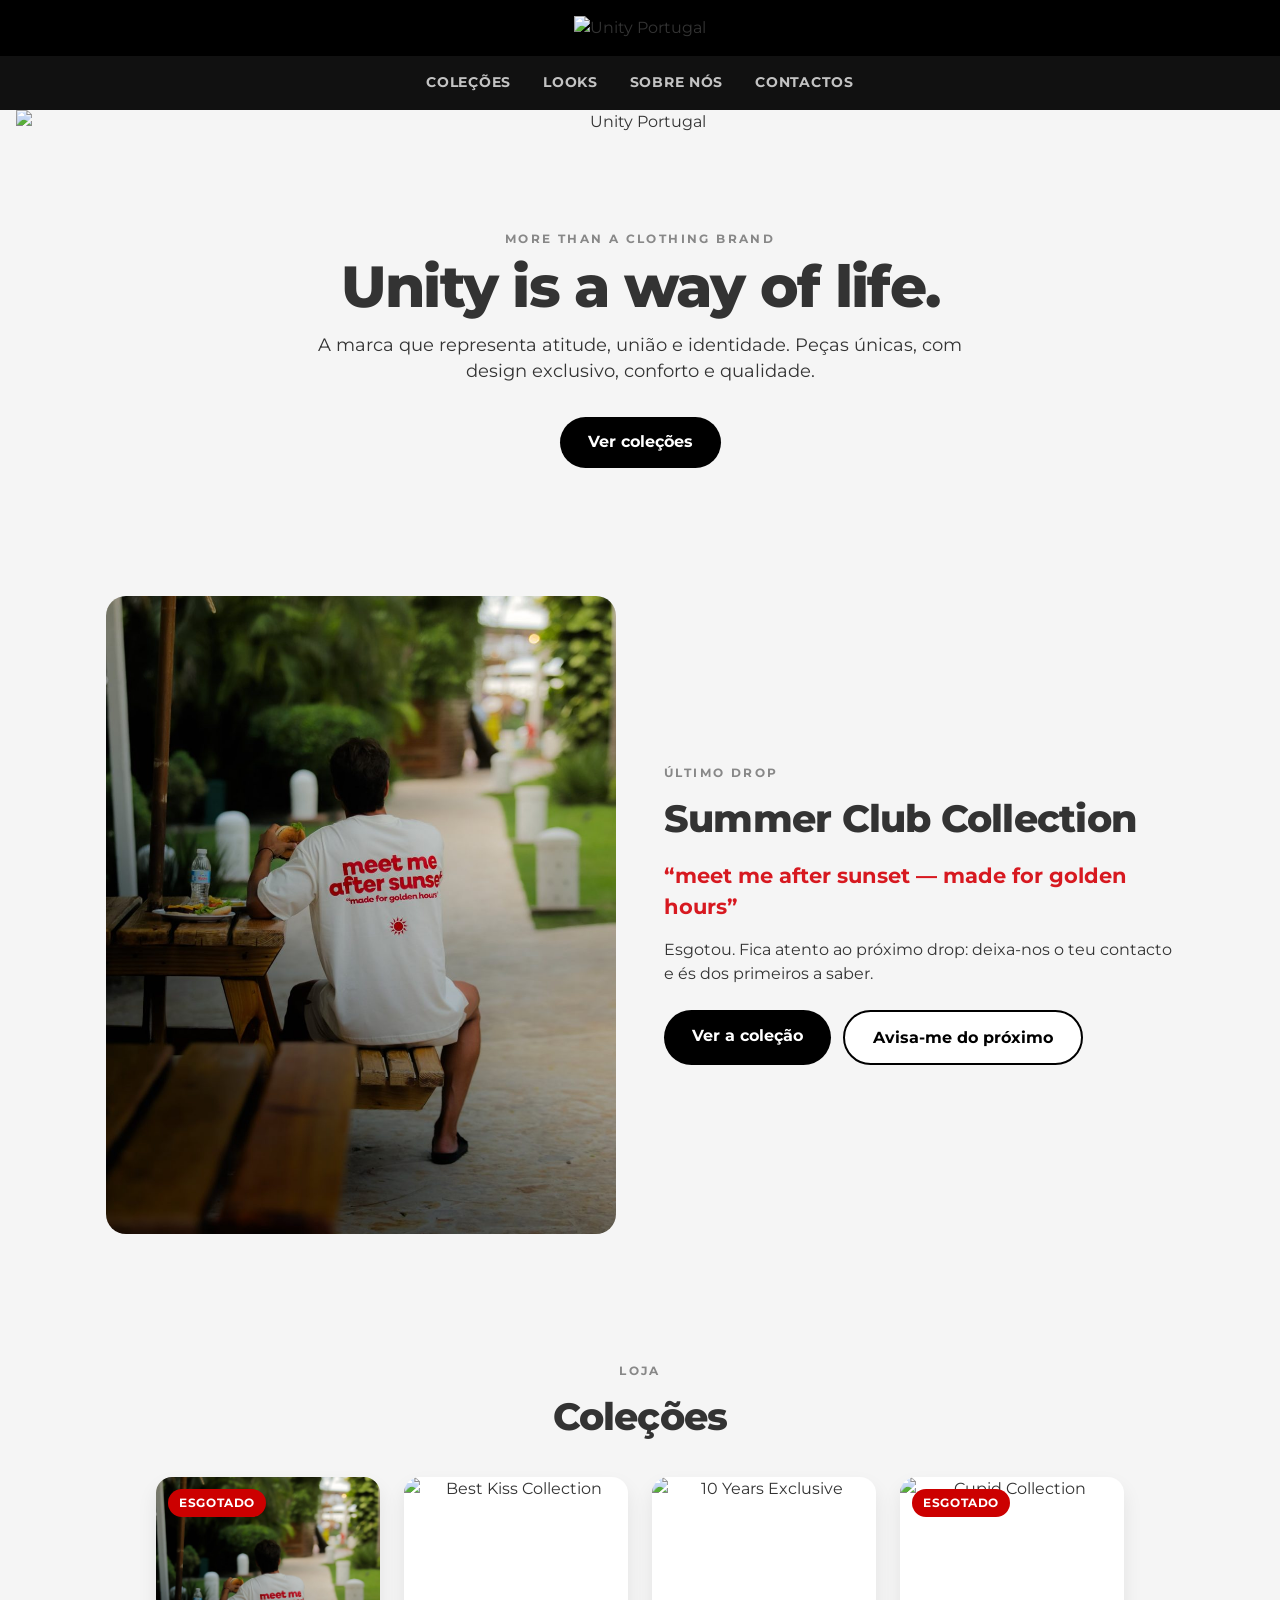
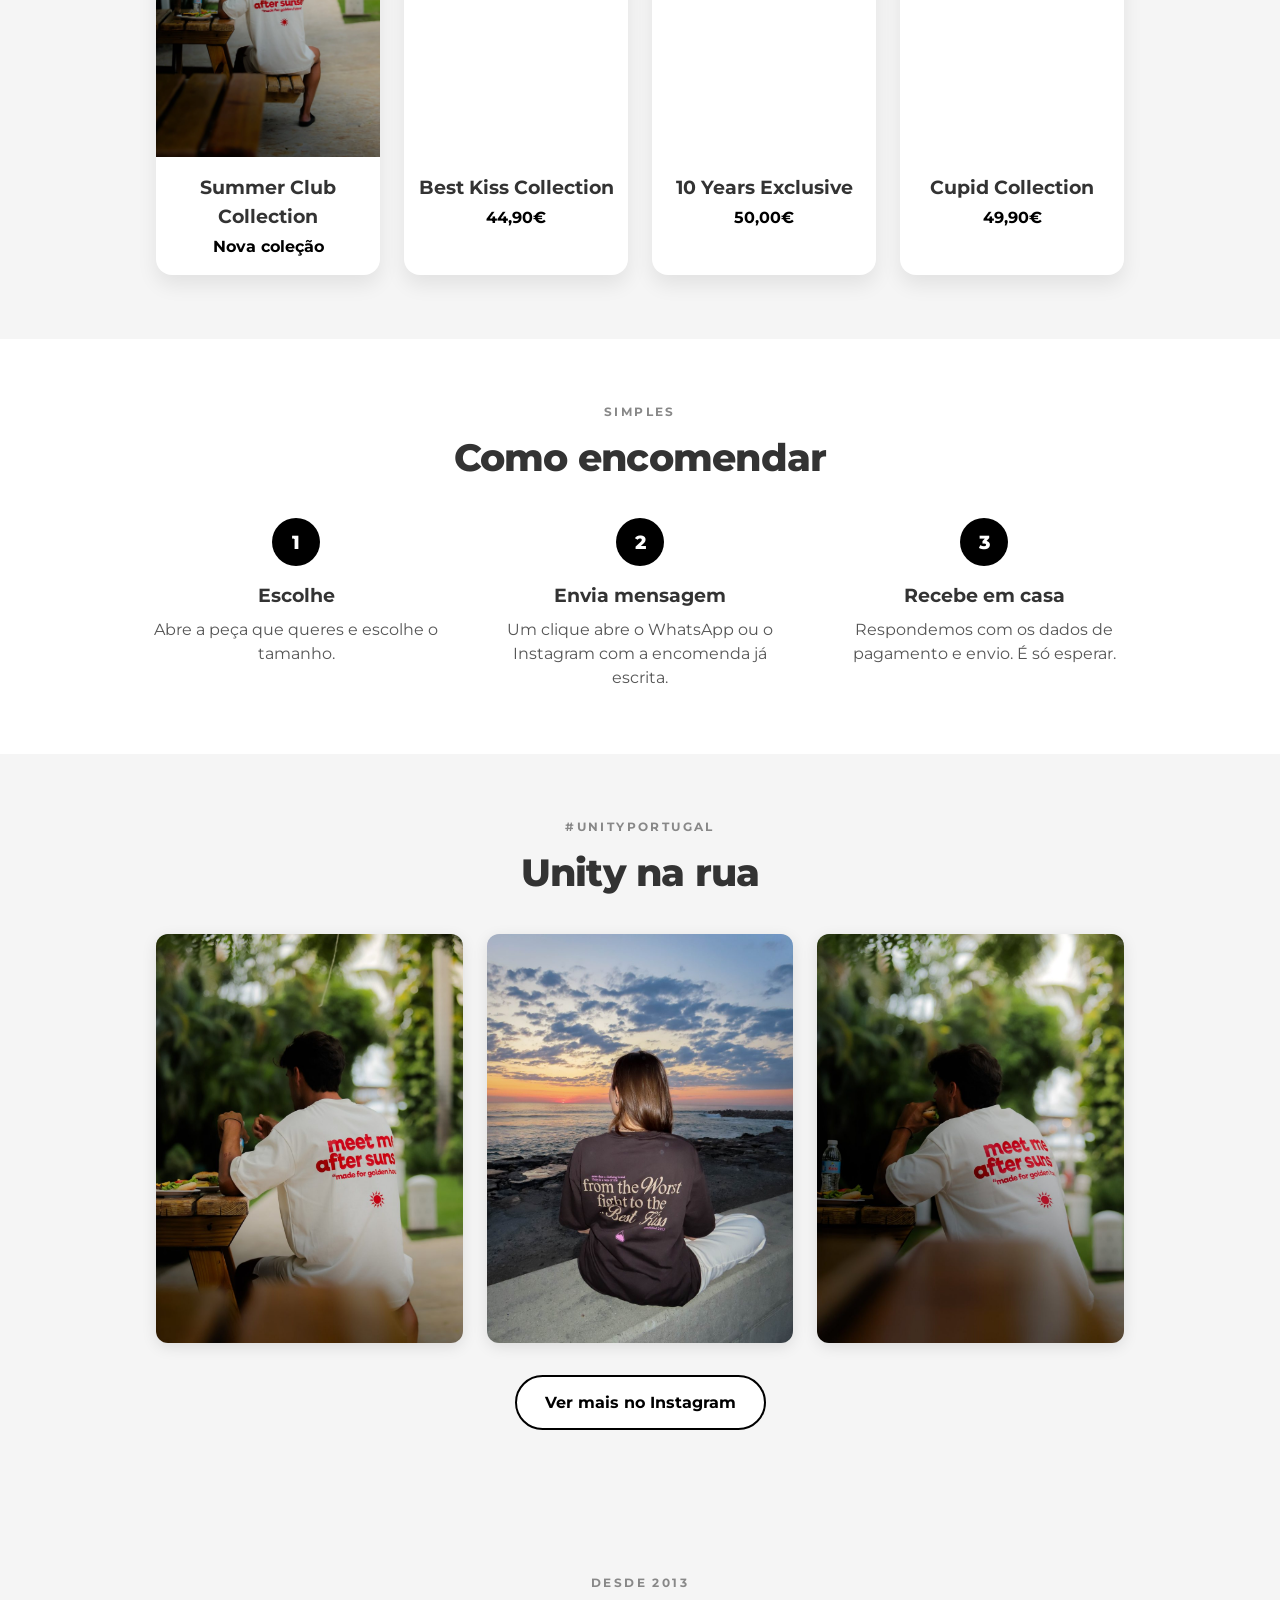
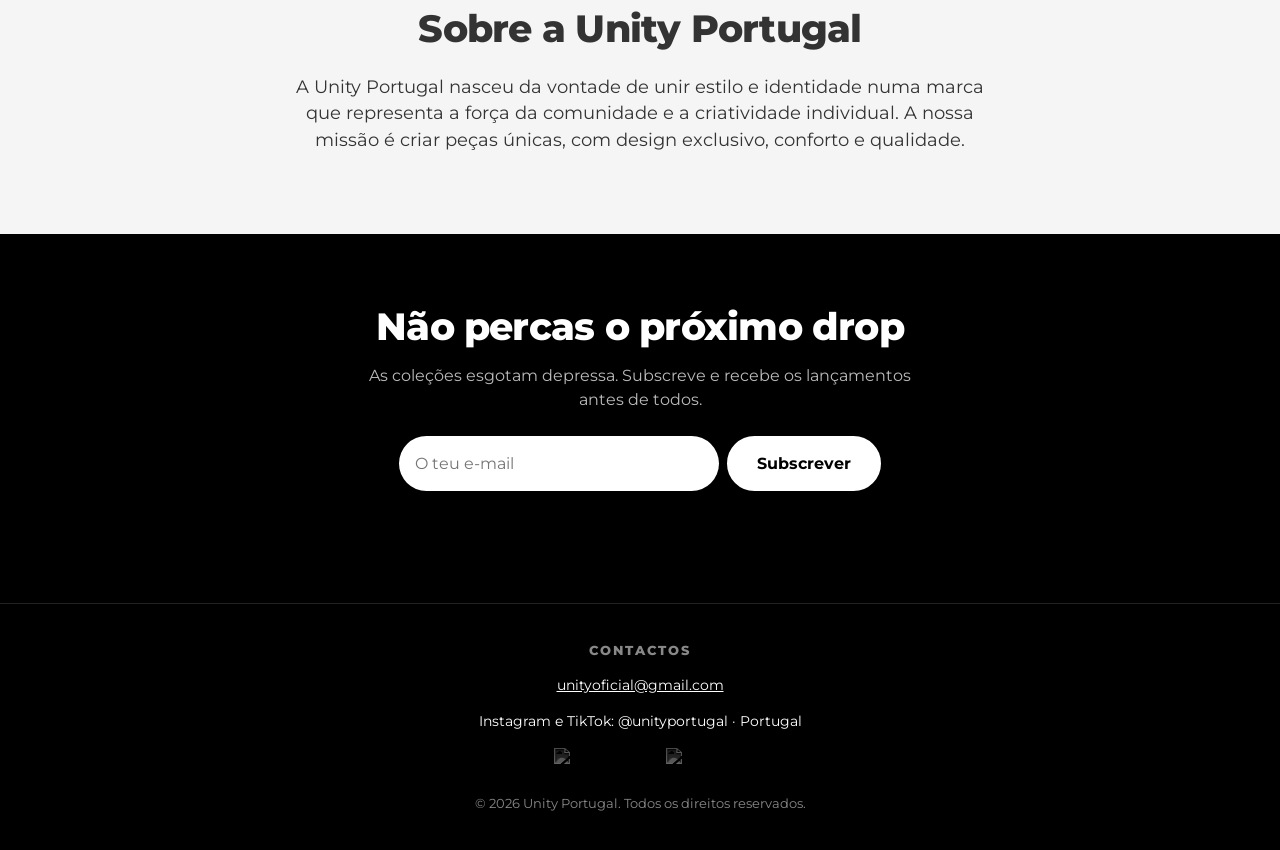
==== index.html @ b3437c04 "Página inicial numa só página: destaque do último drop, coleções, como encomendar, looks e newslette" ====
<!DOCTYPE html>
<html lang="pt-PT">
<head>
  <meta charset="UTF-8" />
  <meta name="viewport" content="width=device-width, initial-scale=1" />
  <title>Unity Portugal — Marca de roupa portuguesa</title>
  <meta name="description" content="Unity Portugal: a marca que representa atitude, união e identidade. Descobre as coleções Summer Club, Best Kiss, Cupid e 10 Years Exclusive." />

  <!-- Pré-visualização quando o link é partilhado (WhatsApp, Instagram, Facebook) -->
  <meta property="og:type" content="website" />
  <meta property="og:title" content="Unity Portugal" />
  <meta property="og:description" content="Atitude, união e identidade. Descobre as nossas coleções." />
  <meta property="og:image" content="https://i.ibb.co/8y41Jmn/Banner-Site.jpg" />
  <meta property="og:url" content="https://unityportugal.github.io/unityportugal/" />
  <meta name="twitter:card" content="summary_large_image" />

  <link rel="icon" href="https://i.ibb.co/ksddPCTC/Logo-Site-01.png" />
  <link href="https://fonts.googleapis.com/css2?family=Montserrat:wght@400;700;800&display=swap" rel="stylesheet" />
  <link rel="stylesheet" href="style.css" />
  <script src="script.js" defer></script>
</head>
<body class="home">
  <header>
    <a href="#inicio"><img src="https://i.ibb.co/ksddPCTC/Logo-Site-01.png" alt="Unity Portugal" /></a>
  </header>
  <nav>
    <a href="#colecoes">Coleções</a>
    <a href="#looks">Looks</a>
    <a href="#sobre">Sobre Nós</a>
    <a href="#contactos">Contactos</a>
  </nav>

  <main>
    <!-- ================= BANNER ================= -->
    <div id="inicio" class="hero-image">
      <img src="https://i.ibb.co/8y41Jmn/Banner-Site.jpg" alt="Unity Portugal" />
    </div>

    <section class="intro">
      <p class="sobretitulo">More than a clothing brand</p>
      <h1>Unity is a way of life.</h1>
      <p>A marca que representa atitude, união e identidade. Peças únicas, com design exclusivo, conforto e qualidade.</p>
      <a href="#colecoes" class="btn">Ver coleções</a>
    </section>

    <!-- ================= ÚLTIMO DROP ================= -->
    <section class="destaque">
      <a href="summerclub.html" class="destaque-foto">
        <img src="summerclub.jpg" alt="Summer Club Collection" />
      </a>
      <div class="destaque-texto">
        <p class="sobretitulo">Último drop</p>
        <h2>Summer Club Collection</h2>
        <p class="destaque-frase">“meet me after sunset — made for golden hours”</p>
        <p>Esgotou. Fica atento ao próximo drop: deixa-nos o teu contacto e és dos primeiros a saber.</p>
        <div class="destaque-botoes">
          <a href="summerclub.html" class="btn">Ver a coleção</a>
          <a href="#newsletter" class="btn btn-claro">Avisa-me do próximo</a>
        </div>
      </div>
    </section>

    <!-- ================= COLEÇÕES ================= -->
    <section id="colecoes">
      <div class="titulo-secao">
        <p class="sobretitulo">Loja</p>
        <h2>Coleções</h2>
      </div>
      <div class="produtos-grid">
        <a href="summerclub.html" class="produto-card">
          <span class="etiqueta-esgotado">Esgotado</span>
          <img src="summerclub.jpg" alt="Summer Club Collection" loading="lazy" />
          <h3>Summer Club Collection</h3>
          <p class="preco">Nova coleção</p>
        </a>
        <a href="bestkiss.html" class="produto-card">
          <img src="https://i.ibb.co/fK5dwwT/Foto-Produto.jpg" alt="Best Kiss Collection" loading="lazy" />
          <h3>Best Kiss Collection</h3>
          <p class="preco">44,90€</p>
        </a>
        <a href="10years.html" class="produto-card">
          <img src="https://i.ibb.co/M5GQ3RFx/Foto-Produto-01.jpg" alt="10 Years Exclusive" loading="lazy" />
          <h3>10 Years Exclusive</h3>
          <p class="preco">50,00€</p>
        </a>
        <a href="cupid.html" class="produto-card">
          <span class="etiqueta-esgotado">Esgotado</span>
          <img src="https://i.ibb.co/M5Wn7jv2/Foto-Produto.jpg" alt="Cupid Collection" loading="lazy" />
          <h3>Cupid Collection</h3>
          <p class="preco">49,90€</p>
        </a>
      </div>
    </section>

    <!-- ================= COMO ENCOMENDAR ================= -->
    <section class="passos">
      <div class="titulo-secao">
        <p class="sobretitulo">Simples</p>
        <h2>Como encomendar</h2>
      </div>
      <ol class="passos-lista">
        <li><span>1</span><h3>Escolhe</h3><p>Abre a peça que queres e escolhe o tamanho.</p></li>
        <li><span>2</span><h3>Envia mensagem</h3><p>Um clique abre o WhatsApp ou o Instagram com a encomenda já escrita.</p></li>
        <li><span>3</span><h3>Recebe em casa</h3><p>Respondemos com os dados de pagamento e envio. É só esperar.</p></li>
      </ol>
    </section>

    <!-- ================= LOOKS ================= -->
    <section id="looks" class="galeria-inicio">
      <div class="titulo-secao">
        <p class="sobretitulo">#unityportugal</p>
        <h2>Unity na rua</h2>
      </div>
      <!-- Para adicionar mais: carrega a foto para o repositório e copia uma das linhas abaixo. -->
      <div class="galeria-grid">
        <div class="foto-cliente"><img src="summerclub-2.jpg" alt="Look Summer Club" loading="lazy" data-opcional /></div>
        <div class="foto-cliente"><img src="cliente1.jpg" alt="Look Best Kiss ao pôr do sol" loading="lazy" data-opcional /></div>
        <div class="foto-cliente"><img src="summerclub-3.jpg" alt="Look Summer Club" loading="lazy" data-opcional /></div>
      </div>
      <p class="centro"><a href="https://www.instagram.com/unityportugal" target="_blank" rel="noopener" class="btn btn-claro">Ver mais no Instagram</a></p>
    </section>

    <!-- ================= SOBRE ================= -->
    <section id="sobre" class="sobre">
      <p class="sobretitulo">Desde 2013</p>
      <h2>Sobre a Unity Portugal</h2>
      <p>
        A Unity Portugal nasceu da vontade de unir estilo e identidade numa marca que representa a força da comunidade e a criatividade individual.
        A nossa missão é criar peças únicas, com design exclusivo, conforto e qualidade.
      </p>
    </section>

    <!-- ================= NEWSLETTER ================= -->
    <div id="newsletter" class="faixa-newsletter">
      <form class="newsletter">
        <h2>Não percas o próximo drop</h2>
        <p>As coleções esgotam depressa. Subscreve e recebe os lançamentos antes de todos.</p>
        <div class="newsletter-campos">
          <input type="email" name="EMAIL" placeholder="O teu e-mail" aria-label="O teu e-mail" required />
          <button type="submit" class="btn btn-claro">Subscrever</button>
        </div>
        <p class="newsletter-msg" role="status"></p>
      </form>
    </div>
  </main>

  <footer id="contactos">
    <p class="rodape-titulo">Contactos</p>
    <p><a data-email href="mailto:unityoficial@gmail.com">unityoficial@gmail.com</a></p>
    <p>Instagram e TikTok: @unityportugal · Portugal</p>
    <div class="social-icons">
      <a href="https://www.instagram.com/unityportugal" target="_blank" rel="noopener" aria-label="Instagram">
        <img src="https://cdn-icons-png.flaticon.com/512/2111/2111463.png" alt="Instagram" />
      </a>
      <a href="https://www.tiktok.com/@unityportugal" target="_blank" rel="noopener" aria-label="TikTok">
        <img src="https://cdn-icons-png.flaticon.com/512/3046/3046121.png" alt="TikTok" />
      </a>
    </div>
    <p class="copyright">&copy; <span data-ano>2026</span> Unity Portugal. Todos os direitos reservados.</p>
  </footer>
</body>
</html>
---- style.css ----
/* ====== Unity Portugal — estilos partilhados ====== */
* { box-sizing: border-box; }
[hidden] { display: none !important; }

body {
  font-family: 'Montserrat', sans-serif;
  margin: 0;
  background-color: #f5f5f5;
  color: #333;
  line-height: 1.5;
}

a { color: inherit; }

/* ---------- Cabeçalho ---------- */
header {
  background-color: #000;
  padding: 1rem;
  text-align: center;
}
header img { max-height: 60px; display: inline-block; }

nav {
  display: flex;
  justify-content: center;
  flex-wrap: wrap;
  gap: 1.5rem 2rem;
  padding: 1rem;
  background-color: #111;
  position: sticky;
  top: 0;
  z-index: 10;
}
nav a {
  color: #fff;
  text-decoration: none;
  font-weight: 700;
  font-size: 0.9rem;
  letter-spacing: 0.05em;
  text-transform: uppercase;
  opacity: 0.75;
  transition: opacity 0.2s;
}
nav a:hover, nav a.ativo { opacity: 1; }

/* ---------- Secções (página inicial) ---------- */
@keyframes fadeIn {
  from { opacity: 0; transform: translateY(20px); }
  to   { opacity: 1; transform: translateY(0); }
}
section {
  padding: 2rem 1rem;
  max-width: 1000px;
  margin: auto;
  animation: fadeIn 0.8s ease;
}
.js section.secao { display: none; }
.js section.secao.visivel { display: block; }

#inicio { text-align: center; padding: 0 0 2rem; max-width: none; }
#inicio > *:not(.hero-image) { padding-left: 1rem; padding-right: 1rem; }
#inicio h1 { font-size: clamp(2rem, 6vw, 3rem); margin: 2rem 0 1rem; font-weight: 700; }
#inicio > p { font-size: 1.15rem; max-width: 600px; margin: 0 auto 2rem; }

.hero-image img {
  width: 100%;
  height: auto;
  display: block;
  object-fit: cover;
}

.btn {
  display: inline-block;
  padding: 0.85rem 1.75rem;
  background: #000;
  color: #fff;
  border: none;
  border-radius: 999px;
  font: inherit;
  font-weight: 700;
  text-decoration: none;
  cursor: pointer;
  transition: background-color 0.2s, transform 0.2s;
}
.btn:hover { background: #333; }
.btn:active { transform: scale(0.98); }
.btn[disabled], .btn.desativado { background: #aaa; cursor: not-allowed; pointer-events: none; }
.btn-claro { background: #fff; color: #000; border: 2px solid #000; }
.btn-claro:hover { background: #eee; }
.btn-whatsapp { background: #25D366; color: #fff; }
.btn-whatsapp:hover { background: #1ebe5a; }

/* ---------- Galeria de clientes ---------- */
.galeria-inicio { margin-top: 3rem; max-width: 1000px; margin-left: auto; margin-right: auto; }
.galeria-grid {
  display: flex;
  justify-content: center;
  flex-wrap: wrap;
  gap: 1.5rem;
}
.foto-cliente { width: 220px; max-width: 100%; }
.foto-cliente img {
  width: 100%;
  aspect-ratio: 3 / 4;
  object-fit: cover;
  border-radius: 12px;
  box-shadow: 0 4px 15px rgba(0,0,0,0.1);
  transition: transform 0.3s ease;
  display: block;
}
.foto-cliente img:hover { transform: scale(1.04); }

/* ---------- Produtos ---------- */
.produtos-grid {
  display: grid;
  grid-template-columns: repeat(auto-fit, minmax(250px, 1fr));
  gap: 2rem;
  margin-top: 2rem;
}
.produto-card {
  background-color: #fff;
  border-radius: 16px;
  box-shadow: 0 10px 20px rgba(0,0,0,0.08);
  overflow: hidden;
  text-align: center;
  transition: transform 0.3s ease;
  text-decoration: none;
  color: inherit;
  padding-bottom: 1rem;
  position: relative;
}
.produto-card:hover { transform: scale(1.03); }
.produto-card img { width: 100%; height: auto; display: block; }
.produto-card h3 { margin: 1rem 0 0.25rem; font-size: 1.2rem; }
.produto-card .preco { font-weight: 700; color: #000; margin: 0; }
.etiqueta-esgotado {
  position: absolute;
  top: 12px; left: 12px;
  background: #c00;
  color: #fff;
  font-size: 0.75rem;
  font-weight: 700;
  text-transform: uppercase;
  letter-spacing: 0.05em;
  padding: 0.3rem 0.7rem;
  border-radius: 999px;
}

/* ---------- Página de produto ---------- */
.produto-pagina {
  display: grid;
  grid-template-columns: 1fr 1fr;
  gap: 3rem;
  align-items: start;
}
.produto-fotos img {
  width: 100%;
  border-radius: 16px;
  display: block;
  box-shadow: 0 10px 20px rgba(0,0,0,0.08);
}
.produto-fotos img + img { margin-top: 1rem; }
.produto-info h1 { font-size: clamp(1.6rem, 5vw, 2.2rem); margin: 0 0 0.5rem; }
.produto-info .preco { font-size: 1.5rem; font-weight: 700; color: #000; margin: 0 0 1.5rem; }
.produto-info .esgotado-aviso { color: #c00; font-weight: 700; margin: -1rem 0 1.5rem; }
.produto-info ul { padding-left: 1.2rem; }

.escolha { margin: 1.5rem 0; }
.escolha-titulo { font-weight: 700; margin-bottom: 0.5rem; display: block; }
.tamanhos { display: flex; flex-wrap: wrap; gap: 0.5rem; }
.tamanhos label { cursor: pointer; }
.tamanhos input { position: absolute; opacity: 0; pointer-events: none; }
.tamanhos span {
  display: inline-block;
  min-width: 3rem;
  padding: 0.6rem 0.8rem;
  text-align: center;
  border: 2px solid #ccc;
  border-radius: 8px;
  font-weight: 700;
  background: #fff;
  transition: border-color 0.2s, background 0.2s, color 0.2s;
}
.tamanhos input:checked + span { border-color: #000; background: #000; color: #fff; }
.tamanhos input:focus-visible + span { outline: 2px solid #000; outline-offset: 2px; }
.quantidade { display: inline-flex; align-items: center; border: 2px solid #ccc; border-radius: 8px; background: #fff; }
.quantidade button { background: none; border: none; font: inherit; font-size: 1.2rem; width: 2.5rem; height: 2.5rem; cursor: pointer; }
.quantidade output { min-width: 2rem; text-align: center; font-weight: 700; }

.botoes-encomenda { display: flex; flex-direction: column; gap: 0.75rem; margin-top: 1.5rem; }
.botoes-encomenda .btn { text-align: center; }
.nota { font-size: 0.85rem; color: #666; margin-top: 0.75rem; }
.erro { color: #c00; font-weight: 700; min-height: 1.5em; margin: 0.5rem 0 0; }

.voltar { display: inline-block; margin-bottom: 1.5rem; text-decoration: none; font-weight: 700; }
.voltar:hover { text-decoration: underline; }

/* ---------- Newsletter ---------- */
.newsletter { margin-top: 3rem; text-align: center; }
.newsletter-campos {
  display: flex;
  justify-content: center;
  flex-wrap: wrap;
  gap: 0.5rem;
}
.newsletter input[type="email"] {
  padding: 0.85rem 1rem;
  width: 100%;
  max-width: 320px;
  border-radius: 999px;
  border: 1px solid #ccc;
  font: inherit;
}
.newsletter-msg { min-height: 1.5em; font-weight: 700; margin-top: 0.75rem; }

/* ---------- Sobre / contactos ---------- */
#sobre a { font-weight: 700; }

/* ---------- Rodapé ---------- */
footer {
  text-align: center;
  padding: 1.5rem 1rem;
  background-color: #000;
  color: #fff;
  font-size: 0.9rem;
}
.social-icons { margin-top: 1rem; }
.social-icons a { margin: 0 10px; display: inline-block; }
.social-icons img {
  width: 22px;
  height: 22px;
  filter: grayscale(100%) invert(1);
  transition: opacity 0.3s;
  opacity: 0.8;
}
.social-icons img:hover { opacity: 1; }

/* ---------- Aviso flutuante ---------- */
.toast {
  position: fixed;
  left: 50%;
  bottom: 24px;
  transform: translateX(-50%) translateY(150%);
  background: #000;
  color: #fff;
  padding: 0.85rem 1.25rem;
  border-radius: 999px;
  font-weight: 700;
  font-size: 0.9rem;
  transition: transform 0.3s ease;
  z-index: 100;
  max-width: calc(100% - 32px);
  text-align: center;
}
.toast.mostrar { transform: translateX(-50%) translateY(0); }

/* ---------- Telemóvel ---------- */
@media (max-width: 700px) {
  .produto-pagina { grid-template-columns: 1fr; gap: 1.5rem; }
  .foto-cliente { width: calc(50% - 0.75rem); }
  nav { gap: 1rem 1.25rem; }
}

/* =========================================================
   Página inicial (página única)
   ========================================================= */
html { scroll-behavior: smooth; }
[id] { scroll-margin-top: 64px; }
.centro { text-align: center; margin-top: 2rem; }

.sobretitulo {
  font-size: 0.75rem;
  font-weight: 700;
  letter-spacing: 0.2em;
  text-transform: uppercase;
  color: #888;
  margin: 0 0 0.5rem;
}
.titulo-secao { text-align: center; margin-bottom: 2rem; }
.titulo-secao h2, .home h2 { font-size: clamp(1.6rem, 4.5vw, 2.4rem); font-weight: 800; margin: 0; letter-spacing: -0.02em; }

.home section { padding: 4rem 1rem; }

/* Intro */
.intro { text-align: center; max-width: 680px; }
.intro h1 { font-size: clamp(2.2rem, 7vw, 3.6rem); font-weight: 800; letter-spacing: -0.03em; line-height: 1.05; margin: 0 0 1rem; }
.intro p:not(.sobretitulo) { font-size: 1.1rem; margin: 0 auto 2rem; }

/* Destaque do último drop */
.destaque {
  display: grid;
  grid-template-columns: 1fr 1fr;
  gap: 3rem;
  align-items: center;
  max-width: 1100px;
}
.destaque-foto { display: block; position: relative; border-radius: 20px; overflow: hidden; }
.destaque-foto img { width: 100%; aspect-ratio: 4 / 5; object-fit: cover; display: block; transition: transform 0.6s ease; }
.destaque-foto:hover img { transform: scale(1.03); }
.destaque-frase { font-size: 1.3rem; font-weight: 700; color: #d71920; margin: 0.75rem 0 1rem; }
.destaque-botoes { display: flex; flex-wrap: wrap; gap: 0.75rem; margin-top: 1.5rem; }

/* Coleções: imagens com o mesmo formato */
.home .produtos-grid { grid-template-columns: repeat(auto-fill, minmax(200px, 1fr)); gap: 1.5rem; margin-top: 0; }
.produto-card img { aspect-ratio: 4 / 5; object-fit: cover; }

/* Como encomendar */
.passos { background: #fff; max-width: none !important; }
.passos-lista {
  list-style: none;
  padding: 0;
  margin: 0 auto;
  max-width: 1000px;
  display: grid;
  grid-template-columns: repeat(3, 1fr);
  gap: 2rem;
  text-align: center;
}
.passos-lista span {
  display: inline-grid;
  place-items: center;
  width: 3rem; height: 3rem;
  border-radius: 50%;
  background: #000; color: #fff;
  font-weight: 800; font-size: 1.2rem;
}
.passos-lista h3 { margin: 1rem 0 0.5rem; }
.passos-lista p { margin: 0; color: #555; }

/* Looks */
.home .galeria-inicio { margin-top: 0; }
.home .foto-cliente { width: calc((100% - 3rem) / 3); max-width: 320px; }

/* Sobre */
.sobre { text-align: center; max-width: 720px !important; }
.sobre p:not(.sobretitulo) { font-size: 1.1rem; margin-top: 1rem; }

/* Faixa da newsletter */
.faixa-newsletter { background: #000; color: #fff; padding: 4rem 1rem; }
.faixa-newsletter .newsletter { margin: 0 auto; max-width: 560px; }
.faixa-newsletter h2 { color: #fff; margin: 0 0 0.5rem; }
.faixa-newsletter p { color: #bbb; margin: 0 0 1.5rem; }
.faixa-newsletter .newsletter-msg { color: #fff; }
.faixa-newsletter input[type="email"] { border: none; }
.faixa-newsletter .btn-claro { border-color: #fff; }

/* Rodapé com contactos */
footer { border-top: 1px solid #222; }
footer a { color: #fff; }
.rodape-titulo { font-weight: 800; letter-spacing: 0.15em; text-transform: uppercase; font-size: 0.8rem; color: #888; }
.copyright { color: #888; font-size: 0.8rem; margin-top: 1.5rem; }

@media (max-width: 760px) {
  .home section { padding: 3rem 1rem; }
  .destaque { grid-template-columns: 1fr; gap: 1.5rem; }
  .passos-lista { grid-template-columns: 1fr; gap: 1.75rem; }
  .home .produtos-grid { grid-template-columns: 1fr 1fr; gap: 1rem; }
  .home .produto-card h3 { font-size: 0.95rem; margin-top: 0.75rem; }
  .home .foto-cliente { width: calc(50% - 0.75rem); }
  .home .foto-cliente:last-child { display: none; }
}
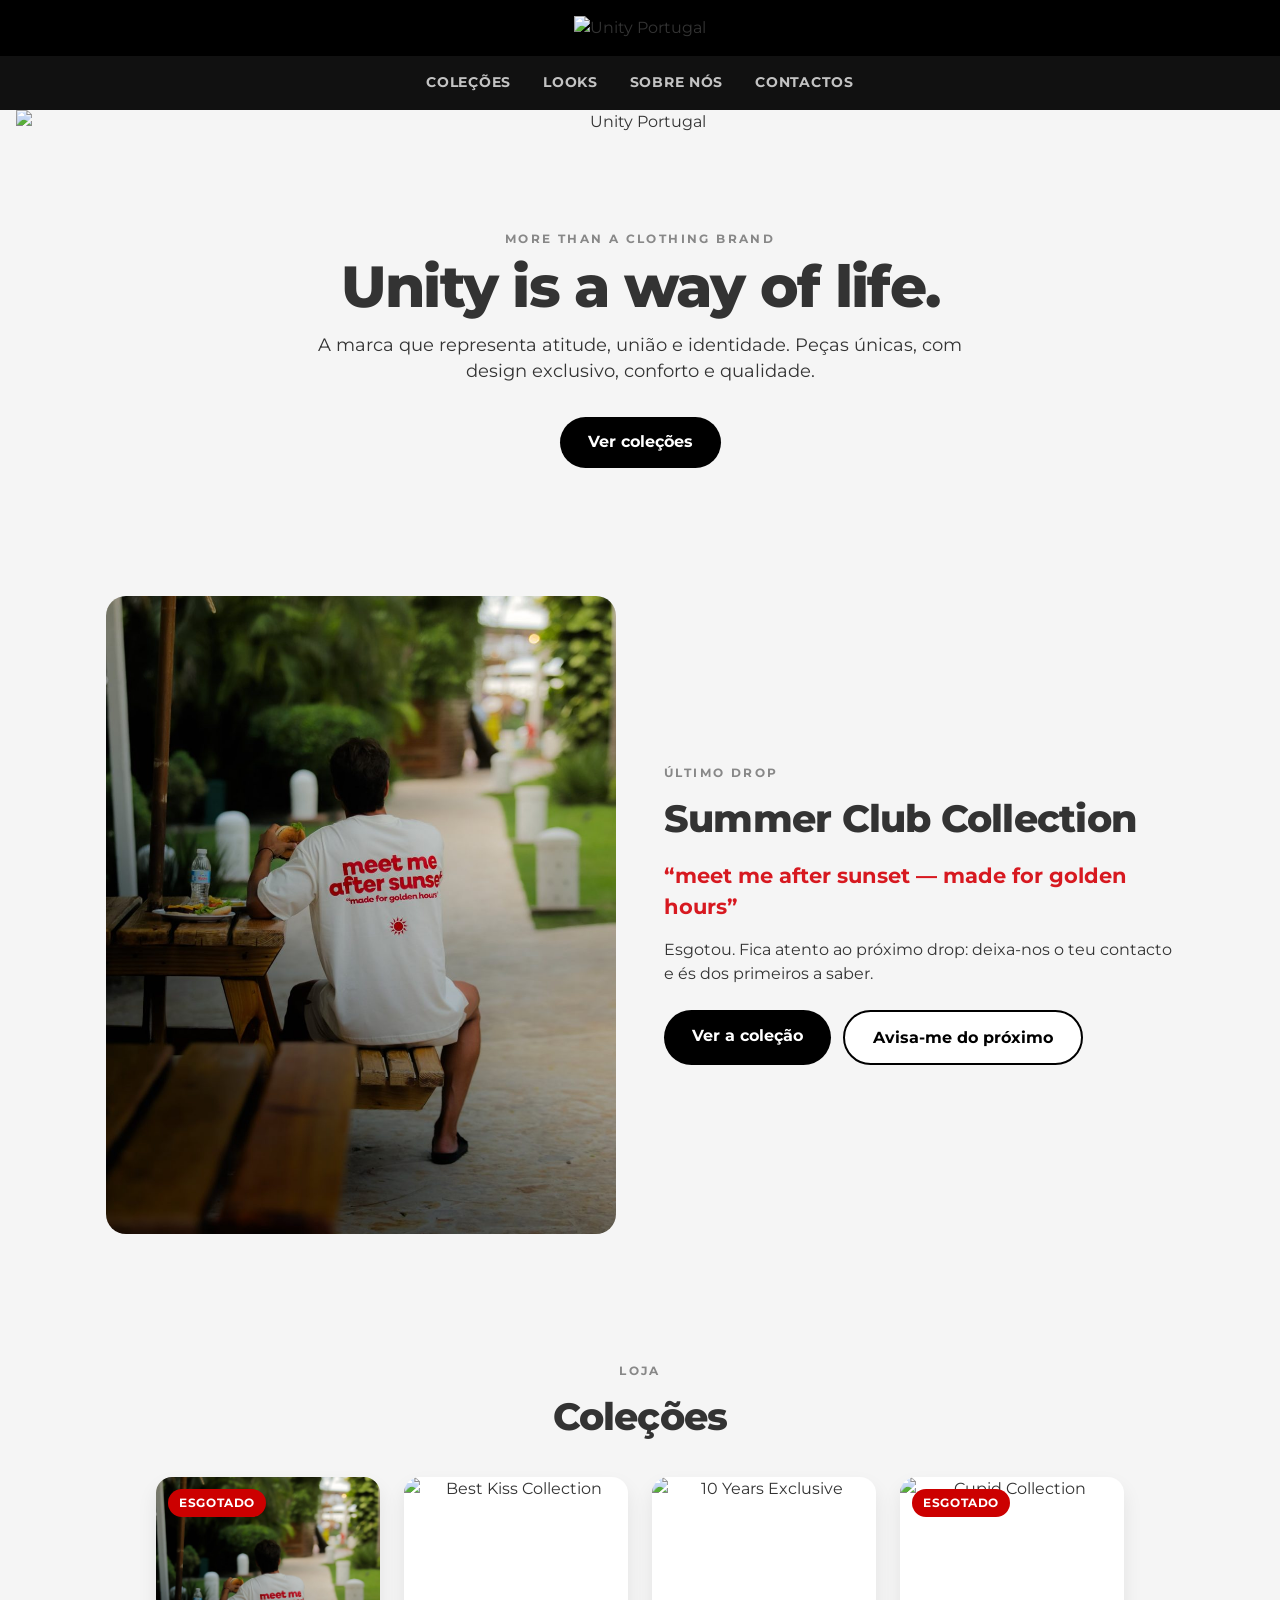
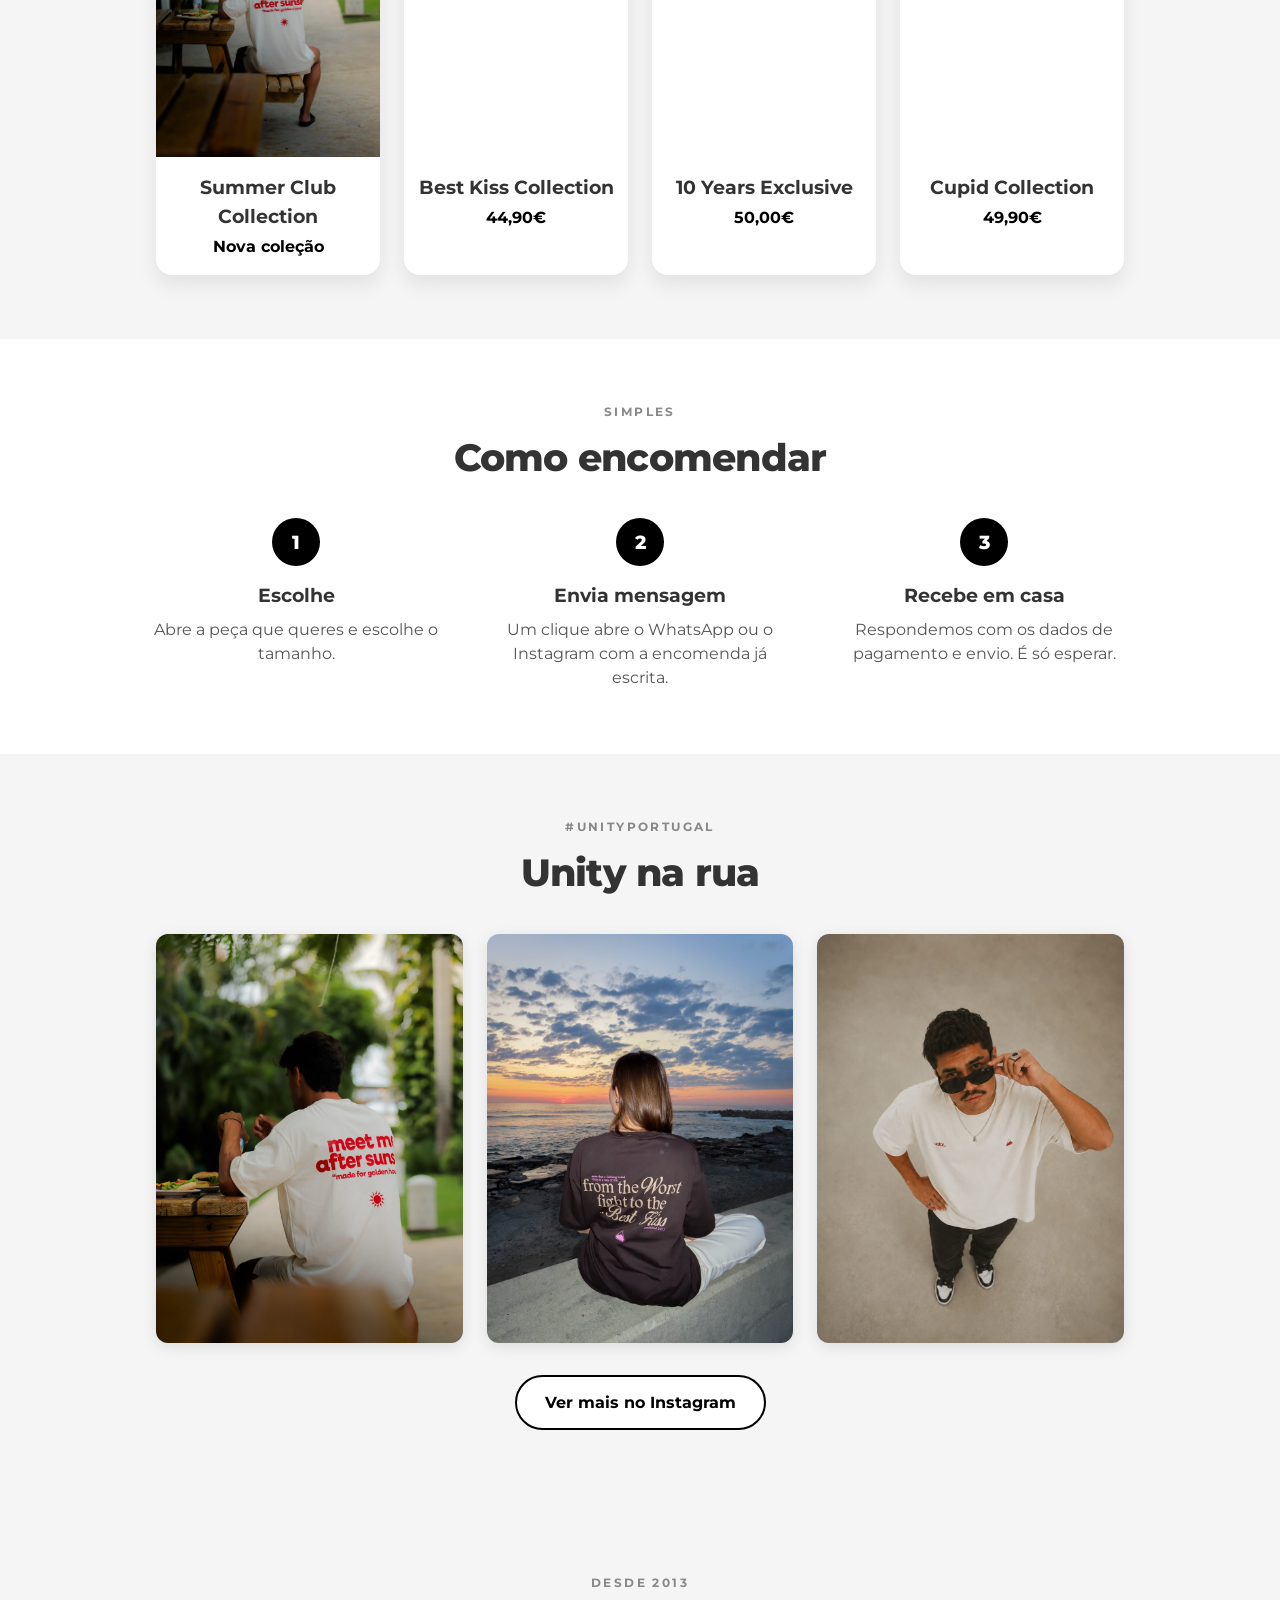
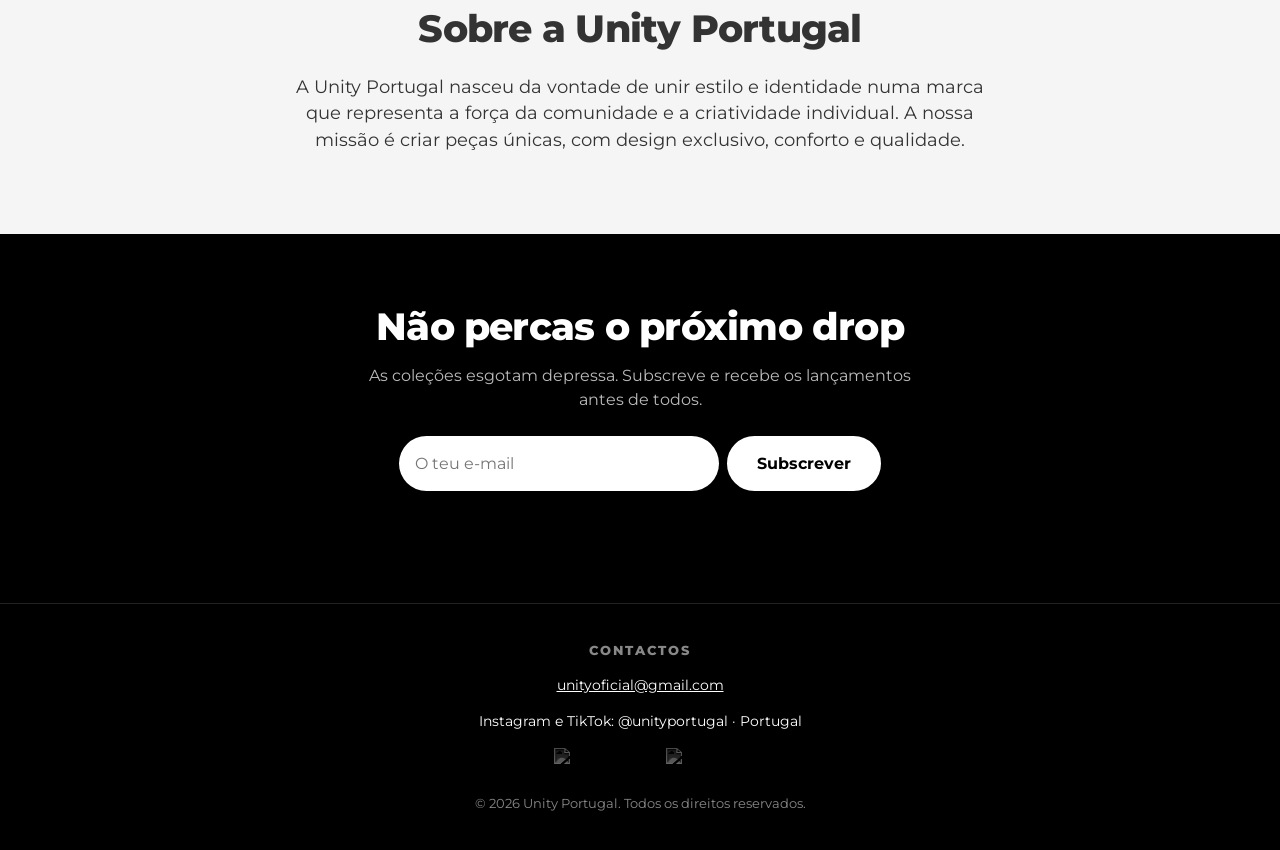
==== commit 6b68f5d4: "Summer Club: foto da frente Co-Authored-By: Claude Opus 5.5 <noreply@anthropic.com> Claude-Session: " ====
--- a/index.html
+++ b/index.html
@@ -115,7 +115,7 @@
       <div class="galeria-grid">
         <div class="foto-cliente"><img src="summerclub-2.jpg" alt="Look Summer Club" loading="lazy" data-opcional /></div>
         <div class="foto-cliente"><img src="cliente1.jpg" alt="Look Best Kiss ao pôr do sol" loading="lazy" data-opcional /></div>
-        <div class="foto-cliente"><img src="summerclub-3.jpg" alt="Look Summer Club" loading="lazy" data-opcional /></div>
+        <div class="foto-cliente"><img src="summerclub-frente.jpg" alt="Look Summer Club, frente" loading="lazy" data-opcional /></div>
       </div>
       <p class="centro"><a href="https://www.instagram.com/unityportugal" target="_blank" rel="noopener" class="btn btn-claro">Ver mais no Instagram</a></p>
     </section>
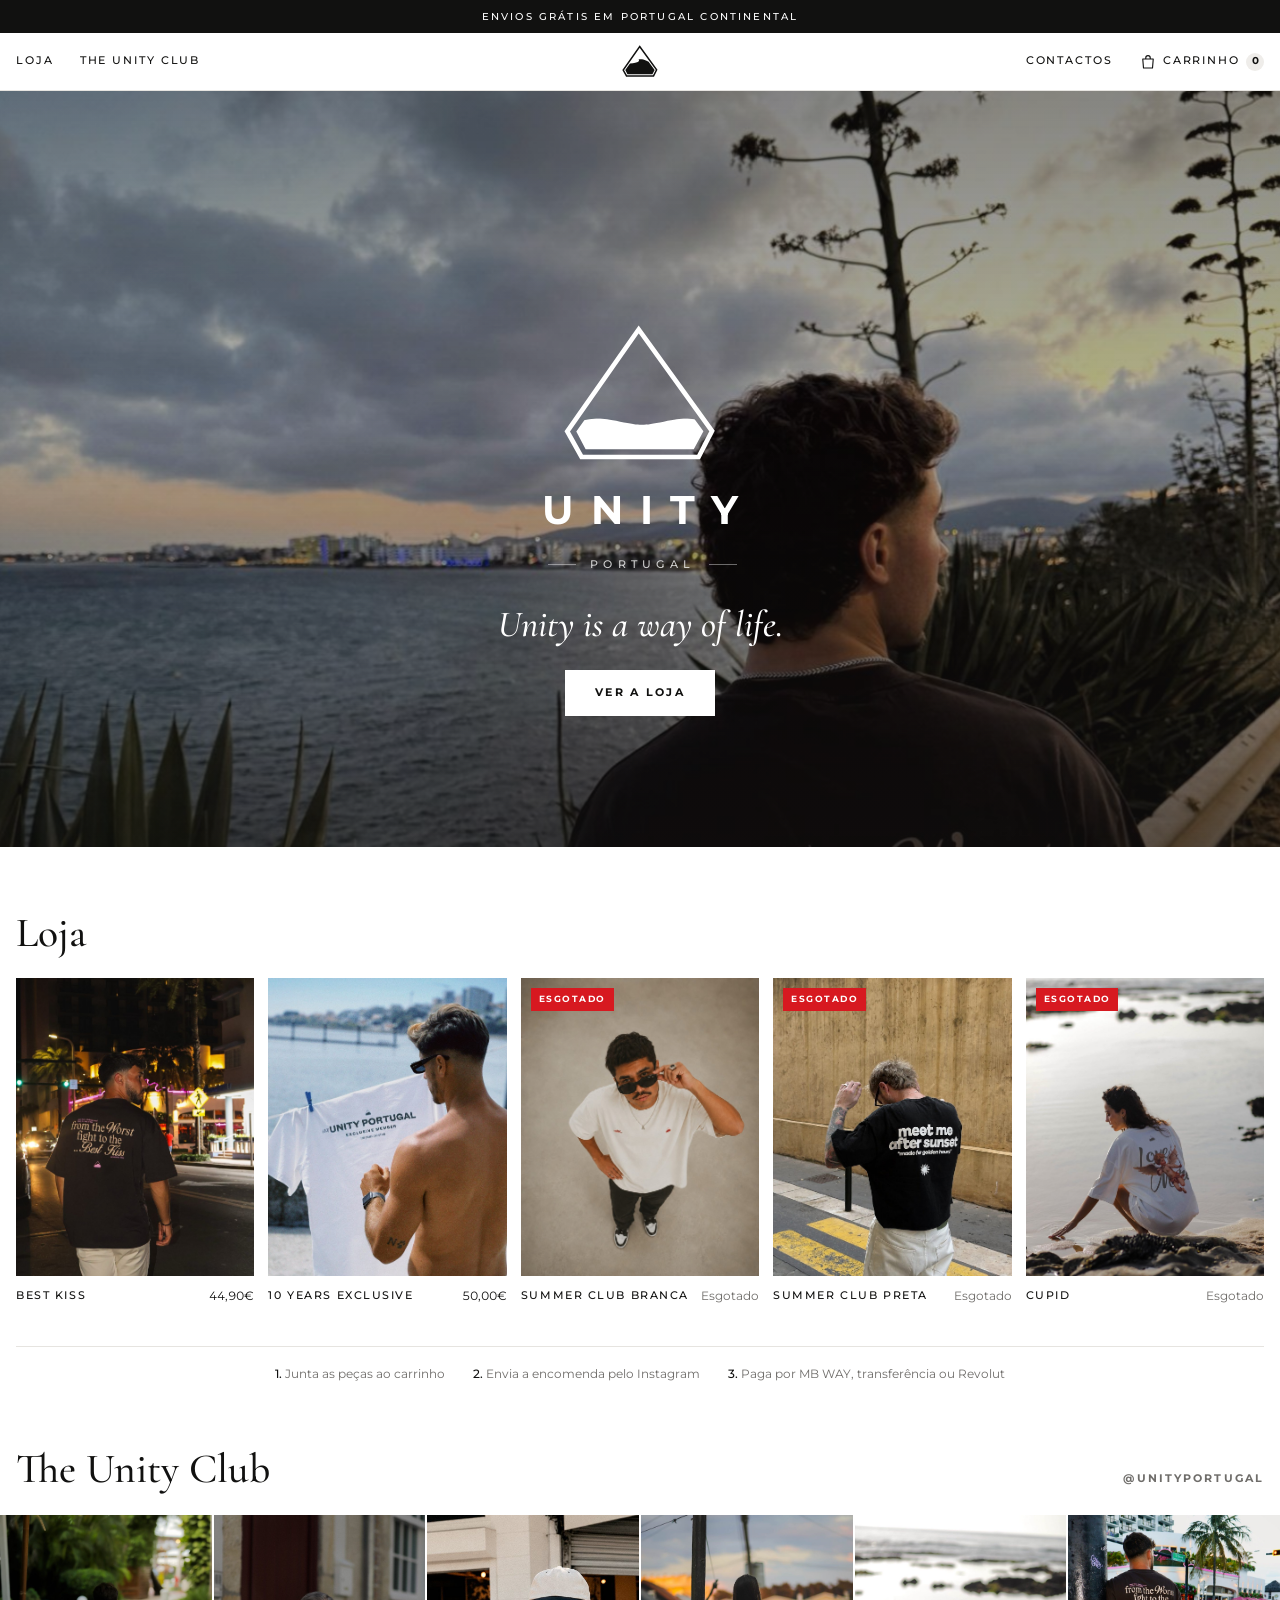
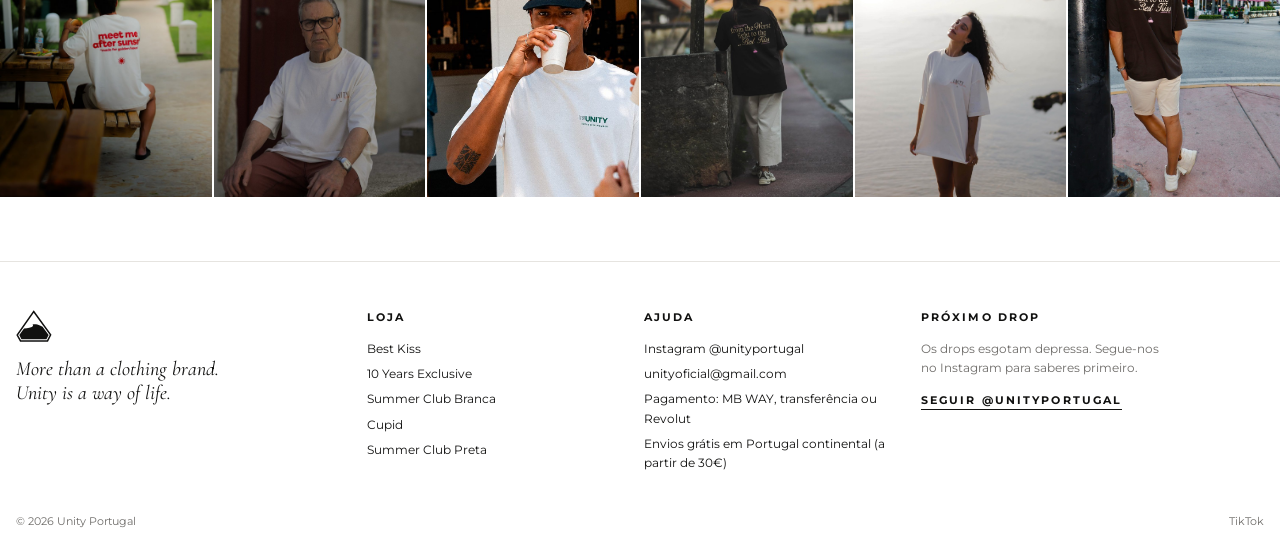
==== commit 9e911f3a: "Novo site: abertura com símbolo animado, loja editorial, carrinho com encomenda pelo Instagram, envi" ====
--- a/index.html
+++ b/index.html
@@ -1,162 +1,115 @@
-<!DOCTYPE html>
+<!doctype html>
 <html lang="pt-PT">
 <head>
-  <meta charset="UTF-8" />
-  <meta name="viewport" content="width=device-width, initial-scale=1" />
-  <title>Unity Portugal — Marca de roupa portuguesa</title>
-  <meta name="description" content="Unity Portugal: a marca que representa atitude, união e identidade. Descobre as coleções Summer Club, Best Kiss, Cupid e 10 Years Exclusive." />
+<meta charset="utf-8">
+<meta name="viewport" content="width=device-width, initial-scale=1, viewport-fit=cover">
+<title>Unity Portugal — Unity is a way of life</title>
+<meta name="description" content="Unity Portugal: t-shirts com design exclusivo. Envios grátis em Portugal continental. Encomendas pelo Instagram.">
+<meta property="og:type" content="website">
+<meta property="og:title" content="Unity Portugal">
+<meta property="og:description" content="More than a clothing brand. Unity is a way of life.">
+<meta property="og:image" content="https://unityportugal.github.io/unityportugal/bestkiss-ibiza.jpg">
+<meta property="og:url" content="https://unityportugal.github.io/unityportugal/">
+<meta name="twitter:card" content="summary_large_image">
+<link rel="icon" href="favicon.svg" type="image/svg+xml">
+<link rel="preconnect" href="https://fonts.googleapis.com">
+<link rel="preconnect" href="https://fonts.gstatic.com" crossorigin>
+<link href="https://fonts.googleapis.com/css2?family=Cormorant+Garamond:ital,wght@0,500;1,500&family=Montserrat:wght@400;500;700&display=swap" rel="stylesheet">
+<link rel="stylesheet" href="site.css">
 
-  <!-- Pré-visualização quando o link é partilhado (WhatsApp, Instagram, Facebook) -->
-  <meta property="og:type" content="website" />
-  <meta property="og:title" content="Unity Portugal" />
-  <meta property="og:description" content="Atitude, união e identidade. Descobre as nossas coleções." />
-  <meta property="og:image" content="https://i.ibb.co/8y41Jmn/Banner-Site.jpg" />
-  <meta property="og:url" content="https://unityportugal.github.io/unityportugal/" />
-  <meta name="twitter:card" content="summary_large_image" />
+</head>
+<body>
+<p class="faixa">Envios grátis em Portugal continental</p>
+<header>
+  <nav aria-label="Loja"><a href="#loja">Loja</a><a class="so-pc" href="#club">The Unity Club</a></nav>
+  <a class="logo" href="./" aria-label="Unity Portugal, início"><svg viewBox="110 138 535 480" aria-hidden="true"><path d="M373 160 L624.5 508.5 L578.5 597.5 L177 597.5 L128 510 Z" fill="none" stroke="#111110" stroke-width="22" stroke-linejoin="miter"/><path d="M191 571 L159 510 L229 412 C290 408 335 398 352 386 C366 376 366 362 356 355 C380 346 430 350 466 368 L505 387 L595 509 L562 571 Z" fill="#111110"/></svg></a>
+  <nav aria-label="Conta"><a class="so-pc" href="#contactos">Contactos</a><button class="abrir-carrinho" type="button" aria-label="Abrir carrinho"><svg viewBox="0 0 24 24" aria-hidden="true" width="18" height="18"><path d="M5 8h14l-1 12H6L5 8z" fill="none" stroke="currentColor" stroke-width="1.5" stroke-linejoin="round"/><path d="M9 8V6.5a3 3 0 0 1 6 0V8" fill="none" stroke="currentColor" stroke-width="1.5"/></svg><span>Carrinho</span><b data-contagem>0</b></button></nav>
+</header>
 
-  <link rel="icon" href="https://i.ibb.co/ksddPCTC/Logo-Site-01.png" />
-  <link href="https://fonts.googleapis.com/css2?family=Montserrat:wght@400;700;800&display=swap" rel="stylesheet" />
-  <link rel="stylesheet" href="style.css" />
-  <script src="script.js" defer></script>
-</head>
-<body class="home">
-  <header>
-    <a href="#inicio"><img src="https://i.ibb.co/ksddPCTC/Logo-Site-01.png" alt="Unity Portugal" /></a>
-  </header>
-  <nav>
-    <a href="#colecoes">Coleções</a>
-    <a href="#looks">Looks</a>
-    <a href="#sobre">Sobre Nós</a>
-    <a href="#contactos">Contactos</a>
-  </nav>
+<main>
+  <section class="intro" aria-label="Unity Portugal">
+    <picture><source media="(max-width: 860px)" srcset="cupid-frente-praia.jpg"><img class="intro-fundo" src="bestkiss-ibiza.jpg" alt=""></picture>
+    <div class="intro-in">
+      <svg class="intro-simbolo" viewBox="110 138 535 480" role="img" aria-label="Símbolo Unity Portugal">
+        <defs>
+          <clipPath id="mare">
+            <path d="M0 0 C75 -14 75 -14 150 0 S225 14 300 0 S375 -14 450 0 S525 14 600 0 S675 -14 750 0 S825 14 900 0 S975 -14 1050 0 S1125 14 1200 0 L1200 700 L0 700 Z">
+              <animateTransform attributeName="transform" type="translate" values="0 0; -300 0" dur="1.1s" repeatCount="4" additive="sum"/>
+              <animateTransform attributeName="transform" type="translate" values="0 640; 0 640; 0 318" dur="2.65s" fill="freeze" additive="sum" calcMode="spline" keyTimes="0;.36;1" keySplines="0 0 1 1; .45 0 .25 1"/>
+            </path>
+          </clipPath>
+        </defs>
+        <path d="M377.75 597.5 L177 597.5 L128 510 L373 160 L624.5 508.5 L578.5 597.5 Z" fill="none" stroke="#ffffff" stroke-width="16" stroke-linejoin="miter" stroke-miterlimit="8" pathLength="1" stroke-dasharray="1 1" stroke-dashoffset="1">
+          <animate attributeName="stroke-dashoffset" values="1;0" dur="1.4s" begin="0.15s" fill="freeze" calcMode="spline" keyTimes="0;1" keySplines=".65 0 .35 1"/>
+          <set attributeName="stroke-dasharray" to="none" begin="1.6s"/>
+        </path>
+        <g clip-path="url(#mare)"><path d="M191 571 L159 510 L229 412 C290 408 335 398 352 386 C366 376 366 362 356 355 C380 346 430 350 466 368 L505 387 L595 509 L562 571 Z" fill="#ffffff"/></g>
+      </svg>
+      <div class="intro-nome">UNITY</div>
+      <div class="intro-pais">Portugal</div>
+      <p class="intro-lema">Unity is a way of life.</p>
+      <a class="intro-cta" href="#loja">Ver a loja</a>
+    </div>
+  </section>
 
-  <main>
-    <!-- ================= BANNER ================= -->
-    <div id="inicio" class="hero-image">
-      <img src="https://i.ibb.co/8y41Jmn/Banner-Site.jpg" alt="Unity Portugal" />
-    </div>
-
-    <section class="intro">
-      <p class="sobretitulo">More than a clothing brand</p>
-      <h1>Unity is a way of life.</h1>
-      <p>A marca que representa atitude, união e identidade. Peças únicas, com design exclusivo, conforto e qualidade.</p>
-      <a href="#colecoes" class="btn">Ver coleções</a>
-    </section>
-
-    <!-- ================= ÚLTIMO DROP ================= -->
-    <section class="destaque">
-      <a href="summerclub.html" class="destaque-foto">
-        <img src="summerclub.jpg" alt="Summer Club Collection" />
-      </a>
-      <div class="destaque-texto">
-        <p class="sobretitulo">Último drop</p>
-        <h2>Summer Club Collection</h2>
-        <p class="destaque-frase">“meet me after sunset — made for golden hours”</p>
-        <p>Esgotou. Fica atento ao próximo drop: deixa-nos o teu contacto e és dos primeiros a saber.</p>
-        <div class="destaque-botoes">
-          <a href="summerclub.html" class="btn">Ver a coleção</a>
-          <a href="#newsletter" class="btn btn-claro">Avisa-me do próximo</a>
-        </div>
-      </div>
-    </section>
-
-    <!-- ================= COLEÇÕES ================= -->
-    <section id="colecoes">
-      <div class="titulo-secao">
-        <p class="sobretitulo">Loja</p>
-        <h2>Coleções</h2>
-      </div>
-      <div class="produtos-grid">
-        <a href="summerclub.html" class="produto-card">
-          <span class="etiqueta-esgotado">Esgotado</span>
-          <img src="summerclub.jpg" alt="Summer Club Collection" loading="lazy" />
-          <h3>Summer Club Collection</h3>
-          <p class="preco">Nova coleção</p>
-        </a>
-        <a href="bestkiss.html" class="produto-card">
-          <img src="https://i.ibb.co/fK5dwwT/Foto-Produto.jpg" alt="Best Kiss Collection" loading="lazy" />
-          <h3>Best Kiss Collection</h3>
-          <p class="preco">44,90€</p>
-        </a>
-        <a href="10years.html" class="produto-card">
-          <img src="https://i.ibb.co/M5GQ3RFx/Foto-Produto-01.jpg" alt="10 Years Exclusive" loading="lazy" />
-          <h3>10 Years Exclusive</h3>
-          <p class="preco">50,00€</p>
-        </a>
-        <a href="cupid.html" class="produto-card">
-          <span class="etiqueta-esgotado">Esgotado</span>
-          <img src="https://i.ibb.co/M5Wn7jv2/Foto-Produto.jpg" alt="Cupid Collection" loading="lazy" />
-          <h3>Cupid Collection</h3>
-          <p class="preco">49,90€</p>
-        </a>
-      </div>
-    </section>
-
-    <!-- ================= COMO ENCOMENDAR ================= -->
-    <section class="passos">
-      <div class="titulo-secao">
-        <p class="sobretitulo">Simples</p>
-        <h2>Como encomendar</h2>
-      </div>
-      <ol class="passos-lista">
-        <li><span>1</span><h3>Escolhe</h3><p>Abre a peça que queres e escolhe o tamanho.</p></li>
-        <li><span>2</span><h3>Envia mensagem</h3><p>Um clique abre o WhatsApp ou o Instagram com a encomenda já escrita.</p></li>
-        <li><span>3</span><h3>Recebe em casa</h3><p>Respondemos com os dados de pagamento e envio. É só esperar.</p></li>
-      </ol>
-    </section>
-
-    <!-- ================= LOOKS ================= -->
-    <section id="looks" class="galeria-inicio">
-      <div class="titulo-secao">
-        <p class="sobretitulo">#unityportugal</p>
-        <h2>Unity na rua</h2>
-      </div>
-      <!-- Para adicionar mais: carrega a foto para o repositório e copia uma das linhas abaixo. -->
-      <div class="galeria-grid">
-        <div class="foto-cliente"><img src="summerclub-2.jpg" alt="Look Summer Club" loading="lazy" data-opcional /></div>
-        <div class="foto-cliente"><img src="cliente1.jpg" alt="Look Best Kiss ao pôr do sol" loading="lazy" data-opcional /></div>
-        <div class="foto-cliente"><img src="summerclub-frente.jpg" alt="Look Summer Club, frente" loading="lazy" data-opcional /></div>
-      </div>
-      <p class="centro"><a href="https://www.instagram.com/unityportugal" target="_blank" rel="noopener" class="btn btn-claro">Ver mais no Instagram</a></p>
-    </section>
-
-    <!-- ================= SOBRE ================= -->
-    <section id="sobre" class="sobre">
-      <p class="sobretitulo">Desde 2013</p>
-      <h2>Sobre a Unity Portugal</h2>
-      <p>
-        A Unity Portugal nasceu da vontade de unir estilo e identidade numa marca que representa a força da comunidade e a criatividade individual.
-        A nossa missão é criar peças únicas, com design exclusivo, conforto e qualidade.
-      </p>
-    </section>
-
-    <!-- ================= NEWSLETTER ================= -->
-    <div id="newsletter" class="faixa-newsletter">
-      <form class="newsletter">
-        <h2>Não percas o próximo drop</h2>
-        <p>As coleções esgotam depressa. Subscreve e recebe os lançamentos antes de todos.</p>
-        <div class="newsletter-campos">
-          <input type="email" name="EMAIL" placeholder="O teu e-mail" aria-label="O teu e-mail" required />
-          <button type="submit" class="btn btn-claro">Subscrever</button>
-        </div>
-        <p class="newsletter-msg" role="status"></p>
-      </form>
-    </div>
-  </main>
-
-  <footer id="contactos">
-    <p class="rodape-titulo">Contactos</p>
-    <p><a data-email href="mailto:unityoficial@gmail.com">unityoficial@gmail.com</a></p>
-    <p>Instagram e TikTok: @unityportugal · Portugal</p>
-    <div class="social-icons">
-      <a href="https://www.instagram.com/unityportugal" target="_blank" rel="noopener" aria-label="Instagram">
-        <img src="https://cdn-icons-png.flaticon.com/512/2111/2111463.png" alt="Instagram" />
-      </a>
-      <a href="https://www.tiktok.com/@unityportugal" target="_blank" rel="noopener" aria-label="TikTok">
-        <img src="https://cdn-icons-png.flaticon.com/512/3046/3046121.png" alt="TikTok" />
+  <section class="secao wrap" id="loja">
+    <div class="cabeca"><h2>Loja</h2></div>
+    <div class="grelha">
+      <a class="peca" href="bestkiss.html">
+        <div class="foto"><img src="bestkiss-miami-noite.jpg" alt="Best Kiss Collection"><img src="bestkiss-produto-45.jpg" alt="" aria-hidden="true" loading="lazy"><span class="comprar">Comprar</span></div>
+        <div class="peca-info"><h3>Best Kiss</h3><p>44,90€</p></div>
+      </a><a class="peca" href="10years.html">
+        <div class="foto"><img src="10years-produto-estendal.jpg" alt="10 Years Exclusive"><img src="10years-frente-mulher.jpg" alt="" aria-hidden="true" loading="lazy"><span class="comprar">Comprar</span></div>
+        <div class="peca-info"><h3>10 Years Exclusive</h3><p>50,00€</p></div>
+      </a><a class="peca" href="summerclub.html">
+        <div class="foto"><span class="etiqueta vermelha">Esgotado</span><img src="summerclub-frente.jpg" alt="Summer Club Collection · Branca"><img src="summerclub.jpg" alt="" aria-hidden="true" loading="lazy"><span class="comprar">Avisa-me quando voltar</span></div>
+        <div class="peca-info"><h3>Summer Club Branca</h3><p class="esgotado">Esgotado</p></div>
+      </a><a class="peca" href="summerclubpreta.html">
+        <div class="foto"><span class="etiqueta vermelha">Esgotado</span><img src="sunset-preta.jpg" alt="Summer Club Collection · Preta"><span class="comprar">Avisa-me quando voltar</span></div>
+        <div class="peca-info"><h3>Summer Club Preta</h3><p class="esgotado">Esgotado</p></div>
+      </a><a class="peca" href="cupid.html">
+        <div class="foto"><span class="etiqueta vermelha">Esgotado</span><img src="cupid-costas-praia.jpg" alt="Cupid Collection"><img src="cupid-azulejos.jpg" alt="" aria-hidden="true" loading="lazy"><span class="comprar">Avisa-me quando voltar</span></div>
+        <div class="peca-info"><h3>Cupid</h3><p class="esgotado">Esgotado</p></div>
       </a>
     </div>
-    <p class="copyright">&copy; <span data-ano>2026</span> Unity Portugal. Todos os direitos reservados.</p>
-  </footer>
+    <p class="como"><span><b>1.</b> Junta as peças ao carrinho</span><span><b>2.</b> Envia a encomenda pelo Instagram</span><span><b>3.</b> Paga por MB WAY, transferência ou Revolut</span></p>
+  </section>
+
+  <section class="secao" id="club" style="padding-top:0">
+    <div class="cabeca wrap"><h2>The Unity Club</h2><a class="rotulo" href="https://www.instagram.com/unityportugal" target="_blank" rel="noopener">@unityportugal</a></div>
+    <div class="looks"><a href="summerclub.html"><img src="summerclub.jpg" alt="Look Summer Club Branca" loading="lazy"><span>Summer Club Branca</span></a><a href="cupid.html"><img src="cupid-retrato-sentado.jpg" alt="Look Cupid" loading="lazy"><span>Cupid</span></a><a href="10years.html"><img src="10years-cafe.jpg" alt="Look 10 Years Exclusive" loading="lazy"><span>10 Years Exclusive</span></a><a href="bestkiss.html"><img src="bestkiss-mulher-sunset.jpg" alt="Look Best Kiss" loading="lazy"><span>Best Kiss</span></a><a href="cupid.html"><img src="cupid-frente-praia.jpg" alt="Look Cupid" loading="lazy"><span>Cupid</span></a><a href="bestkiss.html"><img src="bestkiss-miami-dia.jpg" alt="Look Best Kiss" loading="lazy"><span>Best Kiss</span></a></div>
+  </section>
+</main>
+
+<footer class="wrap" id="contactos">
+  <div class="rodape">
+    <div><a class="logo" href="./" aria-label="Unity Portugal, início"><svg viewBox="110 138 535 480" aria-hidden="true"><path d="M373 160 L624.5 508.5 L578.5 597.5 L177 597.5 L128 510 Z" fill="none" stroke="#111110" stroke-width="22" stroke-linejoin="miter"/><path d="M191 571 L159 510 L229 412 C290 408 335 398 352 386 C366 376 366 362 356 355 C380 346 430 350 466 368 L505 387 L595 509 L562 571 Z" fill="#111110"/></svg></a><p class="lema">More than a clothing brand.<br>Unity is a way of life.</p></div>
+    <div><h4 class="rotulo">Loja</h4><ul><li><a href="bestkiss.html">Best Kiss</a></li><li><a href="10years.html">10 Years Exclusive</a></li><li><a href="summerclub.html">Summer Club Branca</a></li><li><a href="cupid.html">Cupid</a></li><li><a href="summerclubpreta.html">Summer Club Preta</a></li></ul></div>
+    <div><h4 class="rotulo">Ajuda</h4><ul><li><a href="https://www.instagram.com/unityportugal" target="_blank" rel="noopener">Instagram @unityportugal</a></li><li>unityoficial@gmail.com</li><li>Pagamento: MB WAY, transferência ou Revolut</li><li>Envios grátis em Portugal continental (a partir de 30€)</li></ul></div>
+    <div><h4 class="rotulo">Próximo drop</h4><p class="rodape-texto">Os drops esgotam depressa. Segue-nos no Instagram para saberes primeiro.</p><a class="ligacao" href="https://www.instagram.com/unityportugal" target="_blank" rel="noopener">Seguir @unityportugal</a></div>
+  </div>
+  <div class="copy"><span>© 2026 Unity Portugal</span><a href="https://www.tiktok.com/@unityportugal" target="_blank" rel="noopener">TikTok</a></div>
+</footer>
+<div class="carrinho-fundo" data-fechar hidden></div>
+<aside class="carrinho" id="carrinho" aria-label="Carrinho" aria-hidden="true">
+  <div class="carrinho-topo"><h2>Carrinho</h2><button type="button" class="fechar" data-fechar aria-label="Fechar carrinho">✕</button></div>
+  <div class="carrinho-envio"><svg viewBox="0 0 24 24" aria-hidden="true" width="18" height="18"><path d="M5 8h14l-1 12H6L5 8z" fill="none" stroke="currentColor" stroke-width="1.5" stroke-linejoin="round"/><path d="M9 8V6.5a3 3 0 0 1 6 0V8" fill="none" stroke="currentColor" stroke-width="1.5"/></svg><span>Envio grátis para Portugal continental em encomendas a partir de 30€.</span></div>
+  <ul class="carrinho-lista" data-lista></ul>
+  <div class="carrinho-vazio" data-vazio>
+    <p>O teu carrinho está vazio.</p>
+    <a class="botao" href="./#loja" data-fechar-link>Ver a loja</a>
+  </div>
+  <div class="carrinho-fim" data-fim hidden>
+    <dl>
+      <div><dt>Subtotal</dt><dd data-subtotal>0,00€</dd></div>
+      <div><dt>Envio</dt><dd data-envio>Grátis · Portugal continental</dd></div>
+      <div class="total"><dt>Total</dt><dd data-total>0,00€</dd></div>
+    </dl>
+    <a class="botao escuro" data-finalizar href="https://ig.me/m/unityportugal" target="_blank" rel="noopener">Encomendar pelo Instagram</a>
+    <p class="carrinho-nota">Copiamos a tua encomenda. Cola-a na conversa do Instagram e respondemos com os dados para pagares por MB WAY, transferência ou Revolut.</p>
+    <label class="copia" data-copia hidden><span>Se a mensagem não foi copiada, copia-a daqui:</span><textarea id="mensagem-encomenda" readonly rows="7"></textarea></label>
+  </div>
+</aside>
+<script src="site.js"></script>
 </body>
 </html>
--- a/site.css
+++ b/site.css
@@ -0,0 +1,242 @@
+/* Layout: loja editorial em branco, o mais curta possível — abertura da marca (símbolo animado sobre foto), loja, comunidade, rodapé. Cantos retos, letra pequena espaçada. Single light look, by choice. */
+:root {
+  --paper: #ffffff;
+  --ink: #111110;
+  --grey: #6f6d6a;
+  --hair: #e6e4e0;
+  --stone: #efedea;
+  --accent: #d71920;
+  --display: "Cormorant Garamond", "Times New Roman", serif;
+  --sans: "Montserrat", "Helvetica Neue", Arial, sans-serif;
+  --gutter-l: max(16px, env(safe-area-inset-left, 0px));
+  --gutter-r: max(16px, env(safe-area-inset-right, 0px));
+  color-scheme: light;
+}
+*, *::before, *::after { box-sizing: border-box; }
+[hidden] { display: none !important; }
+html { scroll-behavior: smooth; }
+html, body { background: var(--paper); color: var(--ink); }
+body { margin: 0; font-family: var(--sans); font-size: 14px; line-height: 1.55; }
+img { display: block; width: 100%; height: 100%; object-fit: cover; max-width: 100%; }
+a { color: inherit; text-decoration: none; }
+h1, h2, h3 { text-wrap: balance; }
+[id] { scroll-margin-top: 70px; }
+:focus-visible { outline: 2px solid var(--accent); outline-offset: 3px; }
+.rotulo { font-size: .66rem; font-weight: 700; letter-spacing: .2em; text-transform: uppercase; }
+.wrap { padding-left: var(--gutter-l); padding-right: var(--gutter-r); }
+.pre-aviso { margin: 0; background: var(--stone); color: var(--grey); text-align: center; font-size: .72rem; padding-block: 7px; padding-left: var(--gutter-l); padding-right: var(--gutter-r); }
+
+/* ---------- Faixa e cabeçalho ---------- */
+.faixa { margin: 0; background: var(--ink); color: var(--paper); text-align: center; padding-block: 9px; padding-left: var(--gutter-l); padding-right: var(--gutter-r); font-size: .62rem; font-weight: 500; letter-spacing: .22em; text-transform: uppercase; }
+header {
+  position: sticky; top: env(safe-area-inset-top, 0px); z-index: 20; background: var(--paper);
+  border-bottom: 1px solid var(--hair);
+  display: grid; grid-template-columns: 1fr auto 1fr; align-items: center;
+  padding-block: 12px; padding-left: var(--gutter-l); padding-right: var(--gutter-r);
+}
+body::before { content: ""; position: fixed; inset: 0 0 auto; height: env(safe-area-inset-top, 0px); z-index: 30; background: var(--paper); }
+header nav { display: flex; gap: 26px; }
+header nav:last-of-type { justify-content: flex-end; }
+header nav a { font-size: .66rem; font-weight: 500; letter-spacing: .18em; text-transform: uppercase; }
+header nav a:hover { text-decoration: underline; text-underline-offset: 4px; }
+.logo { display: flex; align-items: center; }
+.logo svg { width: 36px; height: auto; }
+
+/* ---------- Abertura da marca ---------- */
+.intro { position: relative; min-height: min(84vh, 760px); display: grid; place-items: center; overflow: hidden; isolation: isolate; background: var(--ink); color: var(--paper); }
+.intro-fundo { position: absolute; inset: 0; z-index: -2; object-position: center 30%; opacity: 0; transform: scale(1.08); animation: fundoEntra 2.6s cubic-bezier(.2,.7,.2,1) 2.3s forwards; }
+.intro::after { content: ""; position: absolute; inset: 0; z-index: -1; background: linear-gradient(to bottom, rgba(17,17,16,.5), rgba(17,17,16,.3) 45%, rgba(17,17,16,.68)); }
+.intro-in { display: flex; flex-direction: column; align-items: center; text-align: center; gap: 16px; padding-block: 80px; padding-left: var(--gutter-l); padding-right: var(--gutter-r); }
+.intro-simbolo { width: clamp(110px, 20vw, 156px); height: auto; overflow: visible; }
+.intro-nome { font-weight: 700; font-size: clamp(1.6rem, 5vw, 2.5rem); letter-spacing: .9em; margin-right: -.9em; opacity: 0; animation: nomeEntra 1.6s cubic-bezier(.2,.7,.2,1) 2.2s forwards; }
+.intro-pais { display: flex; align-items: center; gap: 14px; font-size: .66rem; font-weight: 500; letter-spacing: .5em; margin-right: -.5em; text-transform: uppercase; color: rgba(255,255,255,.78); opacity: 0; animation: aparece 1.2s ease 2.8s forwards; }
+.intro-pais::before, .intro-pais::after { content: ""; width: 28px; height: 1px; background: rgba(255,255,255,.4); }
+.intro-lema { margin: 16px 0 0; font-family: var(--display); font-style: italic; font-weight: 500; font-size: clamp(1.5rem, 4.2vw, 2.3rem); line-height: 1.1; opacity: 0; transform: translateY(10px); animation: sobeTexto 1.2s ease 3.3s forwards; }
+.intro-cta { margin-top: 8px; padding: 15px 30px; background: var(--paper); color: var(--ink); font-size: .66rem; font-weight: 700; letter-spacing: .22em; text-transform: uppercase; transition: background .2s, color .2s; opacity: 0; transform: translateY(10px); animation: sobeTexto 1.2s ease 3.6s forwards; }
+.intro-cta:hover { background: transparent; color: var(--paper); box-shadow: inset 0 0 0 1px var(--paper); }
+@keyframes fundoEntra { to { opacity: 1; transform: scale(1.01); } }
+@keyframes nomeEntra { to { opacity: 1; letter-spacing: .42em; margin-right: -.42em; } }
+@keyframes aparece { to { opacity: 1; } }
+@keyframes sobeTexto { to { opacity: 1; transform: none; } }
+
+/* ---------- Loja ---------- */
+.secao { padding-block: 64px; }
+.cabeca { display: flex; justify-content: space-between; align-items: baseline; gap: 16px; margin-bottom: 22px; }
+.cabeca h2 { margin: 0; font-family: var(--display); font-weight: 500; font-size: clamp(1.8rem, 3.6vw, 2.6rem); line-height: 1.1; }
+.cabeca .rotulo { color: var(--grey); }
+.cabeca a.rotulo:hover { color: var(--ink); }
+.grelha { display: grid; grid-template-columns: repeat(5, minmax(0, 1fr)); gap: 30px 14px; }
+.grelha.tres { grid-template-columns: repeat(3, minmax(0, 1fr)); }
+.peca { display: block; }
+.peca .foto { position: relative; aspect-ratio: 4 / 5; max-width: 100%; overflow: hidden; background: var(--stone); }
+.peca .foto img { position: absolute; inset: 0; transition: opacity .45s ease, transform .8s ease; }
+.peca .foto img + img { opacity: 0; }
+.peca:hover .foto img + img, .peca:focus-visible .foto img + img { opacity: 1; }
+.peca:hover .foto img { transform: scale(1.03); }
+.etiqueta { position: absolute; top: 10px; left: 10px; z-index: 1; background: var(--paper); color: var(--ink); padding: 4px 8px; font-size: .58rem; font-weight: 700; letter-spacing: .16em; text-transform: uppercase; }
+.etiqueta.vermelha { background: var(--accent); color: var(--paper); }
+.comprar { position: absolute; left: 10px; right: 10px; bottom: 10px; z-index: 1; background: var(--paper); color: var(--ink); text-align: center; padding: 11px 0; font-size: .62rem; font-weight: 700; letter-spacing: .2em; text-transform: uppercase; opacity: 0; transform: translateY(8px); transition: opacity .25s, transform .25s; }
+.peca:hover .comprar, .peca:focus-visible .comprar { opacity: 1; transform: none; }
+.peca-info { display: flex; justify-content: space-between; gap: 10px; padding-top: 11px; }
+.peca-info h3 { margin: 0; font-size: .7rem; font-weight: 500; letter-spacing: .14em; text-transform: uppercase; }
+.peca-info p { margin: 0; font-size: .75rem; font-variant-numeric: tabular-nums; white-space: nowrap; }
+.peca-info p.esgotado { color: var(--grey); }
+.como { margin: 40px 0 0; padding-top: 18px; border-top: 1px solid var(--hair); display: flex; flex-wrap: wrap; justify-content: center; gap: 8px 28px; color: var(--grey); font-size: .74rem; text-align: center; }
+.como b { color: var(--ink); font-weight: 500; }
+
+/* ---------- The Unity Club ---------- */
+.looks { display: grid; grid-template-columns: repeat(6, minmax(0, 1fr)); gap: 2px; }
+.looks a { aspect-ratio: 3 / 4; max-width: 100%; overflow: hidden; position: relative; }
+.looks img { transition: transform .6s ease; }
+.looks a:hover img { transform: scale(1.04); }
+.looks span { position: absolute; left: 8px; bottom: 8px; background: var(--paper); color: var(--ink); padding: 3px 7px; font-size: .56rem; font-weight: 700; letter-spacing: .14em; text-transform: uppercase; opacity: 0; transition: opacity .25s; }
+.looks a:hover span, .looks a:focus-visible span { opacity: 1; }
+
+/* ---------- Página de peça ---------- */
+.migalhas { display: flex; gap: 8px; color: var(--grey); padding-block: 18px; }
+.migalhas a:hover { color: var(--ink); }
+.produto { display: grid; grid-template-columns: minmax(0, 1.35fr) minmax(0, 1fr); gap: clamp(20px, 4vw, 56px); align-items: start; padding-bottom: 64px; }
+.galeria { display: grid; grid-template-columns: 1fr 1fr; gap: 6px; }
+.galeria figure { margin: 0; aspect-ratio: 4 / 5; max-width: 100%; overflow: hidden; background: var(--stone); }
+.galeria figure:first-child { grid-column: 1 / -1; }
+.galeria .pontos { display: none; }
+.info { position: sticky; top: calc(env(safe-area-inset-top, 0px) + 80px); display: flex; flex-direction: column; gap: 18px; min-width: 0; }
+.info h1 { margin: 0; font-family: var(--display); font-weight: 500; font-style: italic; font-size: clamp(2rem, 4vw, 3rem); line-height: 1.02; }
+.preco-linha { display: flex; align-items: center; gap: 14px; font-size: 1rem; font-weight: 500; letter-spacing: .06em; font-variant-numeric: tabular-nums; }
+.estado { font-size: .58rem; font-weight: 700; letter-spacing: .16em; text-transform: uppercase; padding: 4px 8px; background: var(--stone); }
+.estado.vermelha { background: var(--accent); color: var(--paper); }
+.descricao { margin: 0; color: var(--grey); max-width: 46ch; }
+.escolha-titulo { display: flex; justify-content: space-between; margin-bottom: 8px; }
+.escolha-titulo span:last-child { color: var(--grey); }
+.tamanhos { display: grid; grid-template-columns: repeat(4, minmax(0, 1fr)); gap: 6px; }
+.tamanhos label { cursor: pointer; }
+.tamanhos input { position: absolute; opacity: 0; pointer-events: none; }
+.tamanhos span { display: block; text-align: center; padding: 13px 0; border: 1px solid var(--hair); font-size: .8rem; font-weight: 500; transition: border-color .15s, background .15s, color .15s; }
+.tamanhos label:hover span { border-color: var(--ink); }
+.tamanhos input:checked + span { background: var(--ink); color: var(--paper); border-color: var(--ink); }
+.tamanhos input:focus-visible + span { outline: 2px solid var(--accent); outline-offset: 2px; }
+.erro { color: var(--accent); font-size: .78rem; font-weight: 500; min-height: 1.2em; margin: 8px 0 0; }
+.acoes { display: grid; gap: 8px; }
+.botao { display: block; width: 100%; padding: 15px 18px; font: inherit; font-size: .66rem; font-weight: 700; letter-spacing: .22em; text-transform: uppercase; border: 1px solid var(--ink); background: transparent; color: var(--ink); cursor: pointer; text-align: center; transition: background .2s, color .2s; }
+.botao:hover { background: var(--ink); color: var(--paper); }
+.botao.escuro { background: var(--ink); color: var(--paper); }
+.botao.escuro:hover { background: #2a2927; }
+.nota { margin: 0; font-size: .75rem; color: var(--grey); }
+details { border-bottom: 1px solid var(--hair); }
+details:first-of-type { border-top: 1px solid var(--hair); }
+summary { list-style: none; cursor: pointer; display: flex; justify-content: space-between; padding: 14px 0; }
+summary::-webkit-details-marker { display: none; }
+summary::after { content: "+"; font-size: .9rem; }
+details[open] summary::after { content: "−"; }
+details ul { margin: 0 0 16px; padding-left: 1.1rem; color: var(--grey); font-size: .82rem; display: grid; gap: 4px; }
+.barra-compra { display: none; }
+
+/* ---------- Rodapé ---------- */
+footer { border-top: 1px solid var(--hair); padding-block: 48px 26px; }
+.rodape { display: grid; grid-template-columns: 1.3fr 1fr 1fr 1.4fr; gap: 32px; }
+.rodape h4 { margin: 0 0 12px; }
+.rodape ul { list-style: none; margin: 0; padding: 0; display: grid; gap: 6px; font-size: .78rem; }
+.rodape ul a:hover { text-decoration: underline; text-underline-offset: 3px; }
+.rodape .lema { font-family: var(--display); font-style: italic; font-size: 1.25rem; line-height: 1.2; margin: 14px 0 0; }
+.news { display: flex; border-bottom: 1px solid var(--ink); }
+.news input { flex: 1; min-width: 0; border: 0; padding: 10px 0; font: inherit; font-size: .8rem; background: transparent; color: var(--ink); }
+.news input:focus { outline: none; }
+.news button { border: 0; background: none; font: inherit; font-size: .64rem; font-weight: 700; letter-spacing: .18em; text-transform: uppercase; cursor: pointer; color: var(--ink); }
+.news-msg { font-size: .75rem; color: var(--grey); margin: 8px 0 0; min-height: 1.2em; }
+.copy { display: flex; justify-content: space-between; flex-wrap: wrap; gap: 8px; margin-top: 40px; font-size: .7rem; color: var(--grey); }
+
+/* ---------- Aviso ---------- */
+.toast { position: fixed; left: 50%; bottom: calc(84px + env(safe-area-inset-bottom, 0px)); transform: translate(-50%, 220%); background: var(--ink); color: var(--paper); padding: 12px 18px; font-size: .78rem; z-index: 50; width: max-content; max-width: calc(100% - 32px); text-align: center; transition: transform .3s ease; }
+.toast.mostrar { transform: translate(-50%, 0); }
+
+/* ---------- Telemóvel ---------- */
+@media (max-width: 860px) {
+  header nav a.so-pc { display: none; }
+  header nav { gap: 18px; }
+  .intro { min-height: min(82vh, 700px); }
+  .intro-fundo { object-position: center 30%; }
+  .intro::after { background: linear-gradient(to bottom, rgba(17,17,16,.5), rgba(17,17,16,.45) 45%, rgba(17,17,16,.72)); }
+  .secao { padding-block: 48px; }
+  .grelha, .grelha.tres { grid-template-columns: repeat(2, minmax(0, 1fr)); gap: 24px 10px; }
+  .comprar { display: none; }
+  .peca-info { flex-direction: column; gap: 2px; }
+  .looks { grid-template-columns: repeat(3, minmax(0, 1fr)); }
+  .looks span { opacity: 1; font-size: .5rem; }
+  .produto { grid-template-columns: 1fr; padding-bottom: 32px; }
+  .galeria { display: flex; overflow-x: auto; scroll-snap-type: x mandatory; gap: 4px; margin-left: calc(var(--gutter-l) * -1); margin-right: calc(var(--gutter-r) * -1); scrollbar-width: none; }
+  .galeria::-webkit-scrollbar { display: none; }
+  .galeria figure { flex: 0 0 88%; scroll-snap-align: center; }
+  .info { position: static; }
+  .barra-compra {
+    display: flex; position: fixed; left: 0; right: 0; bottom: 0; z-index: 40; gap: 12px; align-items: center; justify-content: space-between;
+    background: var(--paper); border-top: 1px solid var(--hair);
+    padding-block: 10px calc(10px + env(safe-area-inset-bottom, 0px)); padding-left: var(--gutter-l); padding-right: var(--gutter-r);
+    transform: translateY(110%); transition: transform .3s ease;
+  }
+  .barra-compra.mostrar { transform: none; }
+  .barra-compra div { min-width: 0; font-size: .72rem; line-height: 1.3; }
+  .barra-compra b { display: block; font-weight: 500; }
+  .barra-compra .botao { width: auto; padding: 13px 20px; flex: none; }
+  .rodape { grid-template-columns: 1fr 1fr; }
+  .rodape > :first-child, .rodape > :last-child { grid-column: 1 / -1; }
+}
+@media (prefers-reduced-motion: reduce) {
+  html { scroll-behavior: auto; }
+  * { transition: none !important; }
+  .intro-fundo, .intro-nome, .intro-pais, .intro-lema, .intro-cta { animation: none !important; opacity: 1; transform: none; }
+  .intro-nome { letter-spacing: .42em; margin-right: -.42em; }
+}
+
+/* ---------- Carrinho ---------- */
+.abrir-carrinho { display: inline-flex; align-items: center; gap: 6px; background: none; border: 0; padding: 0; cursor: pointer; color: var(--ink); font: inherit; font-size: .66rem; font-weight: 500; letter-spacing: .18em; text-transform: uppercase; }
+.abrir-carrinho b { min-width: 18px; height: 18px; border-radius: 9px; display: inline-grid; place-items: center; font-size: .6rem; letter-spacing: 0; background: var(--stone); color: var(--ink); font-variant-numeric: tabular-nums; padding: 0 5px; }
+.abrir-carrinho b.tem { background: var(--ink); color: var(--paper); }
+body.sem-scroll { overflow: hidden; }
+.carrinho-fundo { position: fixed; inset: 0; z-index: 60; background: rgba(17,17,16,.4); }
+.carrinho {
+  position: fixed; top: 0; right: 0; bottom: 0; z-index: 61; width: min(420px, 100%); background: var(--paper);
+  display: flex; flex-direction: column; transform: translateX(105%); transition: transform .35s cubic-bezier(.2,.7,.2,1); visibility: hidden;
+  padding-top: env(safe-area-inset-top, 0px); padding-bottom: env(safe-area-inset-bottom, 0px); padding-right: env(safe-area-inset-right, 0px);
+}
+.carrinho.aberto { transform: none; visibility: visible; box-shadow: -10px 0 40px rgba(17,17,16,.12); }
+.carrinho-topo { display: flex; justify-content: space-between; align-items: center; padding: 18px 22px; border-bottom: 1px solid var(--hair); }
+.carrinho-topo h2 { margin: 0; font-family: var(--display); font-weight: 500; font-style: italic; font-size: 1.7rem; }
+.fechar { background: none; border: 0; font-size: 1rem; cursor: pointer; padding: 6px; color: var(--ink); }
+.carrinho-envio { display: flex; align-items: center; gap: 10px; margin: 0; padding: 12px 22px; background: var(--stone); font-size: .74rem; }
+.carrinho-envio svg { flex: none; }
+.carrinho-lista { list-style: none; margin: 0; padding: 6px 22px; overflow-y: auto; flex: 1; }
+.carrinho-lista li { display: grid; grid-template-columns: 72px minmax(0, 1fr) auto; gap: 14px; padding: 16px 0; border-bottom: 1px solid var(--hair); }
+.carrinho-lista img { width: 72px; height: 90px; }
+.item-info { display: flex; flex-direction: column; gap: 3px; font-size: .78rem; min-width: 0; }
+.item-info b { font-weight: 500; }
+.item-info span { color: var(--grey); }
+.qtd { display: inline-flex; align-items: center; border: 1px solid var(--hair); margin-top: 6px; width: max-content; }
+.qtd button { width: 30px; height: 30px; background: none; border: 0; cursor: pointer; font-size: .9rem; color: var(--ink); }
+.qtd output { min-width: 22px; text-align: center; font-size: .78rem; font-variant-numeric: tabular-nums; }
+.item-fim { display: flex; flex-direction: column; align-items: flex-end; justify-content: space-between; font-size: .8rem; font-variant-numeric: tabular-nums; }
+.item-fim button { background: none; border: 0; padding: 0; cursor: pointer; color: var(--grey); font: inherit; font-size: .68rem; text-decoration: underline; text-underline-offset: 3px; }
+.carrinho-vazio { padding: 40px 22px; display: grid; gap: 16px; justify-items: start; color: var(--grey); flex: 1; align-content: start; }
+.carrinho-vazio p { margin: 0; }
+.carrinho-vazio .botao { width: auto; }
+.carrinho-fim { padding: 16px 22px 22px; border-top: 1px solid var(--hair); display: grid; gap: 12px; }
+.carrinho-fim dl { margin: 0; display: grid; gap: 6px; font-size: .8rem; }
+.carrinho-fim dl div { display: flex; justify-content: space-between; }
+.carrinho-fim dt { color: var(--grey); }
+.carrinho-fim dd { margin: 0; font-variant-numeric: tabular-nums; }
+.carrinho-fim .total { padding-top: 8px; border-top: 1px solid var(--hair); font-size: .95rem; }
+.carrinho-fim .total dt { color: var(--ink); font-weight: 500; }
+.carrinho-fim .total dd { font-weight: 500; }
+.carrinho-nota { margin: 0; font-size: .72rem; color: var(--grey); }
+.copia { display: grid; gap: 6px; font-size: .72rem; color: var(--grey); }
+.copia textarea { width: 100%; box-sizing: border-box; font: inherit; font-size: .75rem; padding: 8px; border: 1px solid var(--hair); resize: vertical; color: var(--ink); background: var(--paper); }
+.tamanhos input:disabled + span { color: #b9b6b1; background: repeating-linear-gradient(135deg, transparent 0 6px, var(--stone) 6px 7px); cursor: not-allowed; text-decoration: line-through; }
+.tamanhos label:has(input:disabled) { cursor: not-allowed; }
+.tamanhos label:has(input:disabled):hover span { border-color: var(--hair); }
+@media (max-width: 860px) {
+  .abrir-carrinho span { display: none; }
+  header nav a.so-pc { display: none; }
+}
+@media (prefers-reduced-motion: reduce) { .carrinho { transition: none; } }
+
+.rodape-texto { margin: 0 0 12px; font-size: .78rem; color: var(--grey); max-width: 32ch; }
+.ligacao { font-size: .66rem; font-weight: 700; letter-spacing: .2em; text-transform: uppercase; border-bottom: 1px solid currentColor; padding-bottom: 2px; }
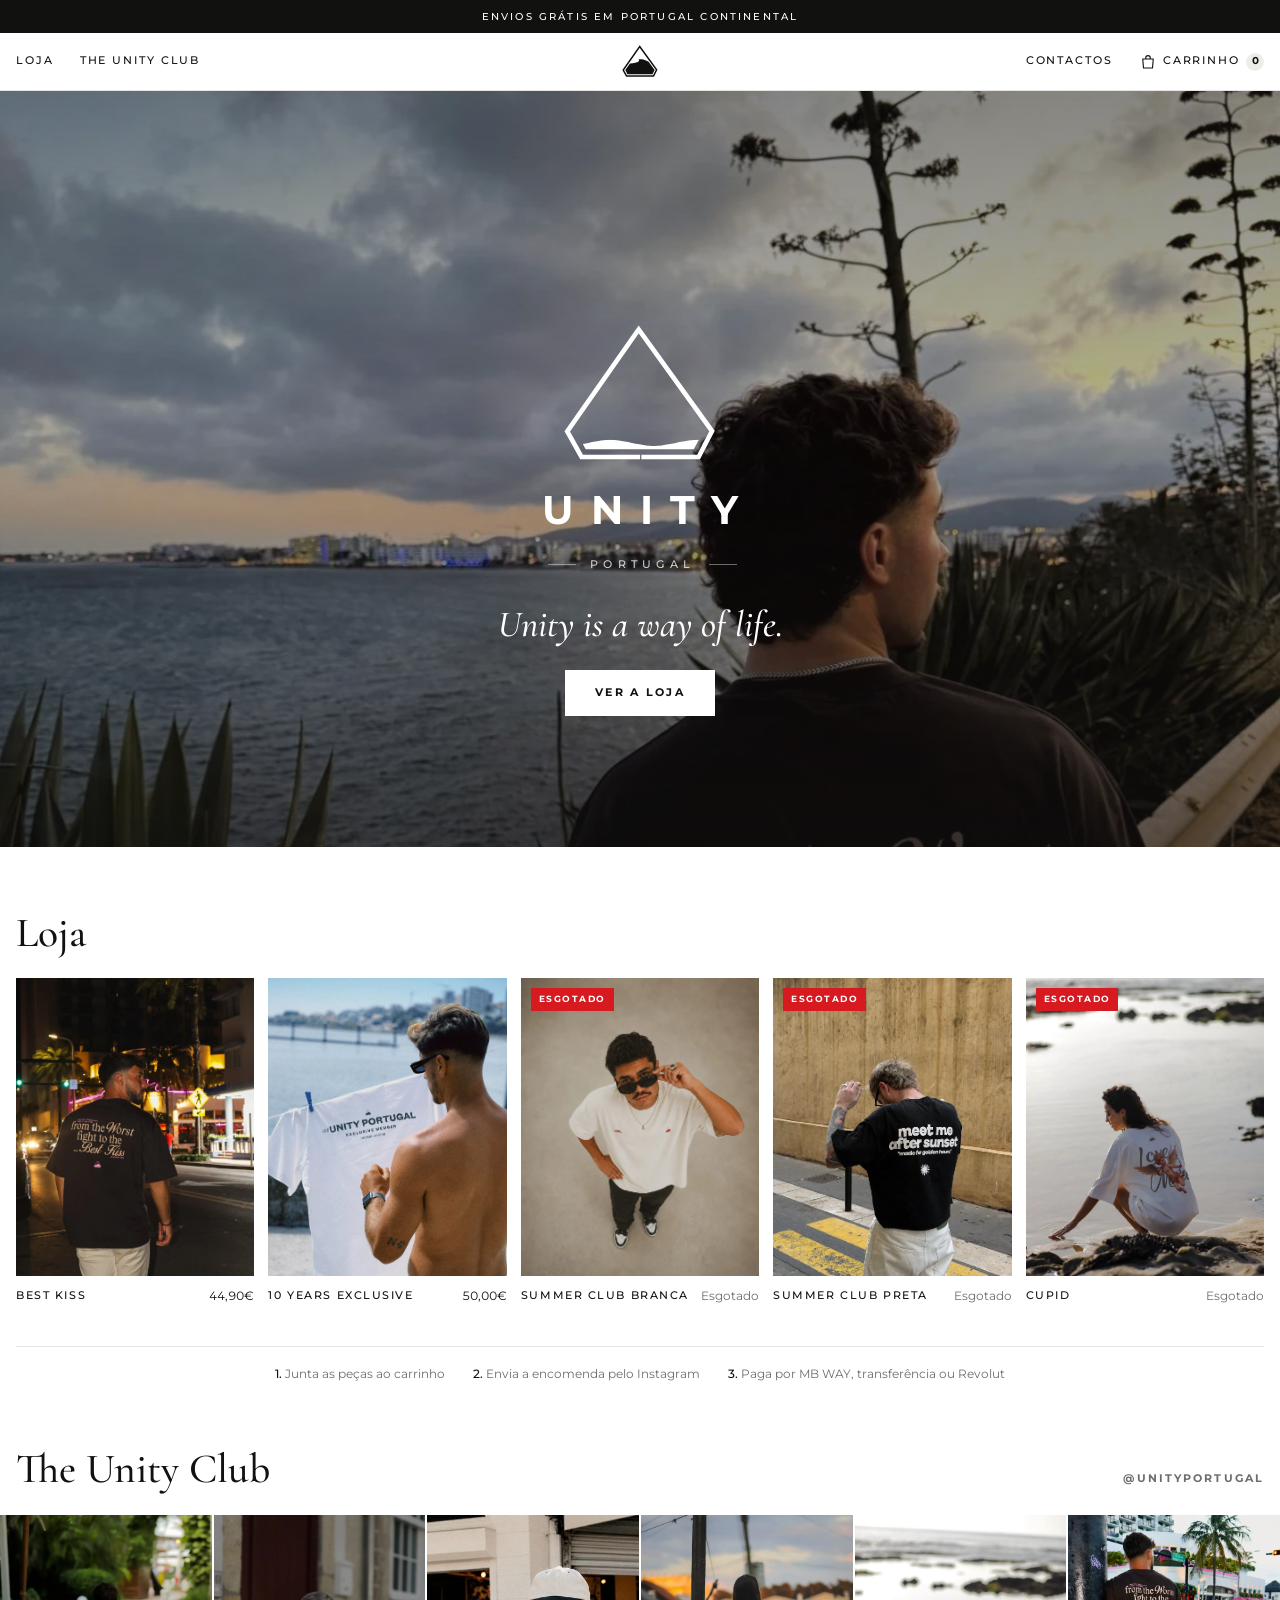
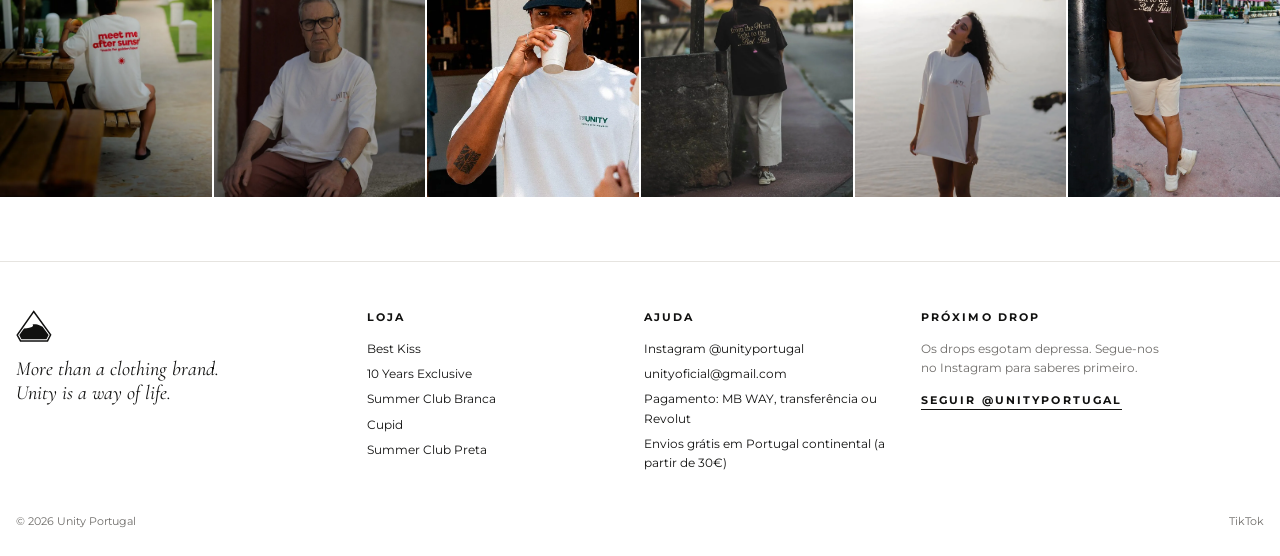
==== commit d2f6c2df: "Melhorias técnicas: H1, canonical, dados estruturados (Organization e Product), fotos em WebP, sitem" ====
--- a/index.html
+++ b/index.html
@@ -12,11 +12,28 @@
 <meta property="og:url" content="https://unityportugal.github.io/unityportugal/">
 <meta name="twitter:card" content="summary_large_image">
 <link rel="icon" href="favicon.svg" type="image/svg+xml">
+<link rel="apple-touch-icon" href="apple-touch-icon.png">
+<link rel="canonical" href="https://unityportugal.github.io/unityportugal/">
 <link rel="preconnect" href="https://fonts.googleapis.com">
 <link rel="preconnect" href="https://fonts.gstatic.com" crossorigin>
 <link href="https://fonts.googleapis.com/css2?family=Cormorant+Garamond:ital,wght@0,500;1,500&family=Montserrat:wght@400;500;700&display=swap" rel="stylesheet">
 <link rel="stylesheet" href="site.css">
 
+<script type="application/ld+json">
+{
+ "@context": "https://schema.org",
+ "@type": "Organization",
+ "name": "Unity Portugal",
+ "url": "https://unityportugal.github.io/unityportugal/",
+ "logo": "https://unityportugal.github.io/unityportugal/logo-unity.png",
+ "email": "unityoficial@gmail.com",
+ "slogan": "Unity is a way of life",
+ "sameAs": [
+  "https://www.instagram.com/unityportugal",
+  "https://www.tiktok.com/@unityportugal"
+ ]
+}
+</script>
 </head>
 <body>
 <p class="faixa">Envios grátis em Portugal continental</p>
@@ -28,7 +45,7 @@
 
 <main>
   <section class="intro" aria-label="Unity Portugal">
-    <picture><source media="(max-width: 860px)" srcset="cupid-frente-praia.jpg"><img class="intro-fundo" src="bestkiss-ibiza.jpg" alt=""></picture>
+    <picture><source media="(max-width: 860px)" srcset="cupid-frente-praia.webp"><img class="intro-fundo" src="bestkiss-ibiza.webp" alt=""></picture>
     <div class="intro-in">
       <svg class="intro-simbolo" viewBox="110 138 535 480" role="img" aria-label="Símbolo Unity Portugal">
         <defs>
@@ -45,7 +62,7 @@
         </path>
         <g clip-path="url(#mare)"><path d="M191 571 L159 510 L229 412 C290 408 335 398 352 386 C366 376 366 362 356 355 C380 346 430 350 466 368 L505 387 L595 509 L562 571 Z" fill="#ffffff"/></g>
       </svg>
-      <div class="intro-nome">UNITY</div>
+      <h1 class="intro-nome">UNITY<span class="so-leitor"> Portugal</span></h1>
       <div class="intro-pais">Portugal</div>
       <p class="intro-lema">Unity is a way of life.</p>
       <a class="intro-cta" href="#loja">Ver a loja</a>
@@ -56,19 +73,19 @@
     <div class="cabeca"><h2>Loja</h2></div>
     <div class="grelha">
       <a class="peca" href="bestkiss.html">
-        <div class="foto"><img src="bestkiss-miami-noite.jpg" alt="Best Kiss Collection"><img src="bestkiss-produto-45.jpg" alt="" aria-hidden="true" loading="lazy"><span class="comprar">Comprar</span></div>
+        <div class="foto"><img src="bestkiss-miami-noite.webp" alt="Best Kiss Collection"><img src="bestkiss-produto-45.webp" alt="" aria-hidden="true" loading="lazy"><span class="comprar">Comprar</span></div>
         <div class="peca-info"><h3>Best Kiss</h3><p>44,90€</p></div>
       </a><a class="peca" href="10years.html">
-        <div class="foto"><img src="10years-produto-estendal.jpg" alt="10 Years Exclusive"><img src="10years-frente-mulher.jpg" alt="" aria-hidden="true" loading="lazy"><span class="comprar">Comprar</span></div>
+        <div class="foto"><img src="10years-produto-estendal.webp" alt="10 Years Exclusive"><img src="10years-frente-mulher.webp" alt="" aria-hidden="true" loading="lazy"><span class="comprar">Comprar</span></div>
         <div class="peca-info"><h3>10 Years Exclusive</h3><p>50,00€</p></div>
       </a><a class="peca" href="summerclub.html">
-        <div class="foto"><span class="etiqueta vermelha">Esgotado</span><img src="summerclub-frente.jpg" alt="Summer Club Collection · Branca"><img src="summerclub.jpg" alt="" aria-hidden="true" loading="lazy"><span class="comprar">Avisa-me quando voltar</span></div>
+        <div class="foto"><span class="etiqueta vermelha">Esgotado</span><img src="summerclub-frente.webp" alt="Summer Club Collection · Branca"><img src="summerclub.webp" alt="" aria-hidden="true" loading="lazy"><span class="comprar">Avisa-me quando voltar</span></div>
         <div class="peca-info"><h3>Summer Club Branca</h3><p class="esgotado">Esgotado</p></div>
       </a><a class="peca" href="summerclubpreta.html">
-        <div class="foto"><span class="etiqueta vermelha">Esgotado</span><img src="sunset-preta.jpg" alt="Summer Club Collection · Preta"><span class="comprar">Avisa-me quando voltar</span></div>
+        <div class="foto"><span class="etiqueta vermelha">Esgotado</span><img src="sunset-preta.webp" alt="Summer Club Collection · Preta"><span class="comprar">Avisa-me quando voltar</span></div>
         <div class="peca-info"><h3>Summer Club Preta</h3><p class="esgotado">Esgotado</p></div>
       </a><a class="peca" href="cupid.html">
-        <div class="foto"><span class="etiqueta vermelha">Esgotado</span><img src="cupid-costas-praia.jpg" alt="Cupid Collection"><img src="cupid-azulejos.jpg" alt="" aria-hidden="true" loading="lazy"><span class="comprar">Avisa-me quando voltar</span></div>
+        <div class="foto"><span class="etiqueta vermelha">Esgotado</span><img src="cupid-costas-praia.webp" alt="Cupid Collection"><img src="cupid-azulejos.webp" alt="" aria-hidden="true" loading="lazy"><span class="comprar">Avisa-me quando voltar</span></div>
         <div class="peca-info"><h3>Cupid</h3><p class="esgotado">Esgotado</p></div>
       </a>
     </div>
@@ -77,7 +94,7 @@
 
   <section class="secao" id="club" style="padding-top:0">
     <div class="cabeca wrap"><h2>The Unity Club</h2><a class="rotulo" href="https://www.instagram.com/unityportugal" target="_blank" rel="noopener">@unityportugal</a></div>
-    <div class="looks"><a href="summerclub.html"><img src="summerclub.jpg" alt="Look Summer Club Branca" loading="lazy"><span>Summer Club Branca</span></a><a href="cupid.html"><img src="cupid-retrato-sentado.jpg" alt="Look Cupid" loading="lazy"><span>Cupid</span></a><a href="10years.html"><img src="10years-cafe.jpg" alt="Look 10 Years Exclusive" loading="lazy"><span>10 Years Exclusive</span></a><a href="bestkiss.html"><img src="bestkiss-mulher-sunset.jpg" alt="Look Best Kiss" loading="lazy"><span>Best Kiss</span></a><a href="cupid.html"><img src="cupid-frente-praia.jpg" alt="Look Cupid" loading="lazy"><span>Cupid</span></a><a href="bestkiss.html"><img src="bestkiss-miami-dia.jpg" alt="Look Best Kiss" loading="lazy"><span>Best Kiss</span></a></div>
+    <div class="looks"><a href="summerclub.html"><img src="summerclub.webp" alt="Look Summer Club Branca" loading="lazy"><span>Summer Club Branca</span></a><a href="cupid.html"><img src="cupid-retrato-sentado.webp" alt="Look Cupid" loading="lazy"><span>Cupid</span></a><a href="10years.html"><img src="10years-cafe.webp" alt="Look 10 Years Exclusive" loading="lazy"><span>10 Years Exclusive</span></a><a href="bestkiss.html"><img src="bestkiss-mulher-sunset.webp" alt="Look Best Kiss" loading="lazy"><span>Best Kiss</span></a><a href="cupid.html"><img src="cupid-frente-praia.webp" alt="Look Cupid" loading="lazy"><span>Cupid</span></a><a href="bestkiss.html"><img src="bestkiss-miami-dia.webp" alt="Look Best Kiss" loading="lazy"><span>Best Kiss</span></a></div>
   </section>
 </main>
 
--- a/site.css
+++ b/site.css
@@ -240,3 +240,11 @@
 
 .rodape-texto { margin: 0 0 12px; font-size: .78rem; color: var(--grey); max-width: 32ch; }
 .ligacao { font-size: .66rem; font-weight: 700; letter-spacing: .2em; text-transform: uppercase; border-bottom: 1px solid currentColor; padding-bottom: 2px; }
+
+h1.intro-nome { margin: 0; }
+.so-leitor { position: absolute; width: 1px; height: 1px; overflow: hidden; clip: rect(0 0 0 0); white-space: nowrap; }
+.erro404 { min-height: 60vh; display: flex; flex-direction: column; align-items: center; justify-content: center; text-align: center; gap: 18px; padding-block: 80px; }
+.erro404 svg { width: 72px; }
+.erro404 h1 { margin: 0; font-family: var(--display); font-style: italic; font-weight: 500; font-size: clamp(2rem, 5vw, 3rem); }
+.erro404 p { margin: 0; color: var(--grey); max-width: 40ch; }
+.erro404 .botao { width: auto; padding-inline: 32px; }
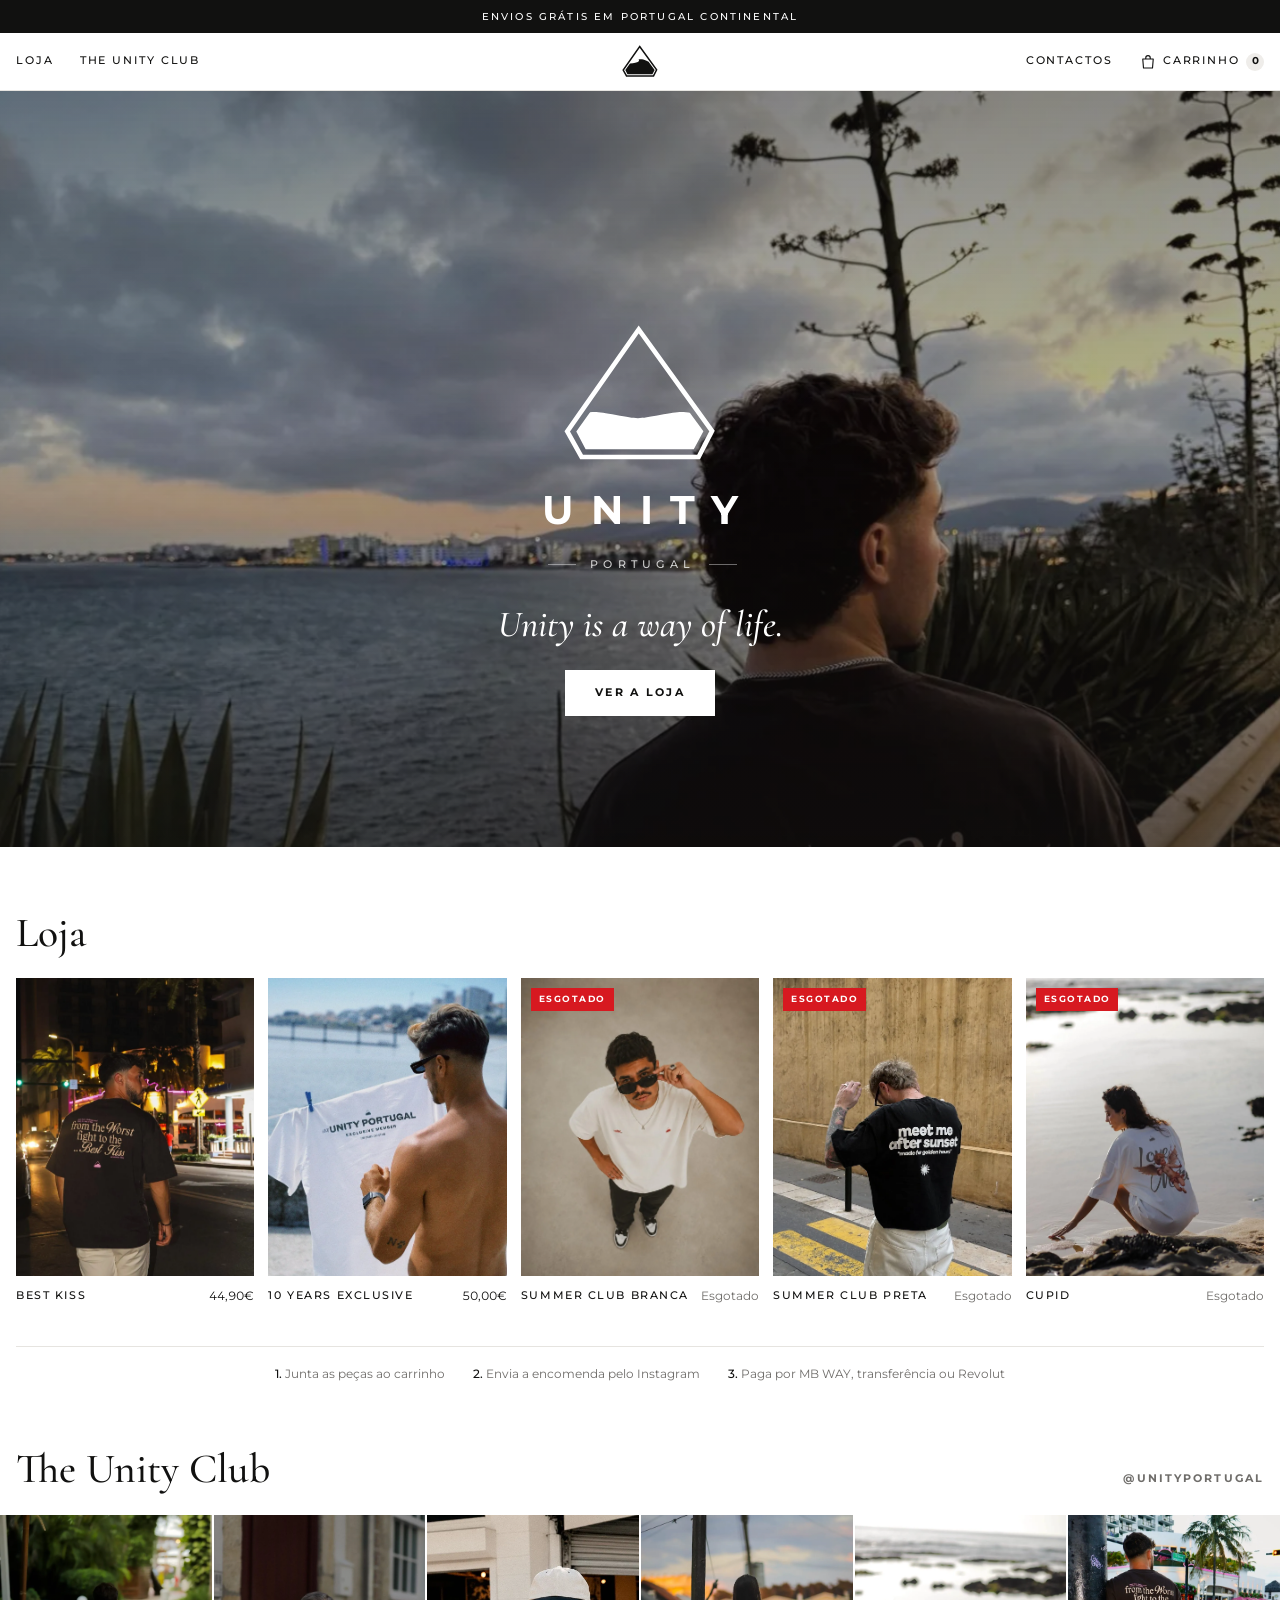
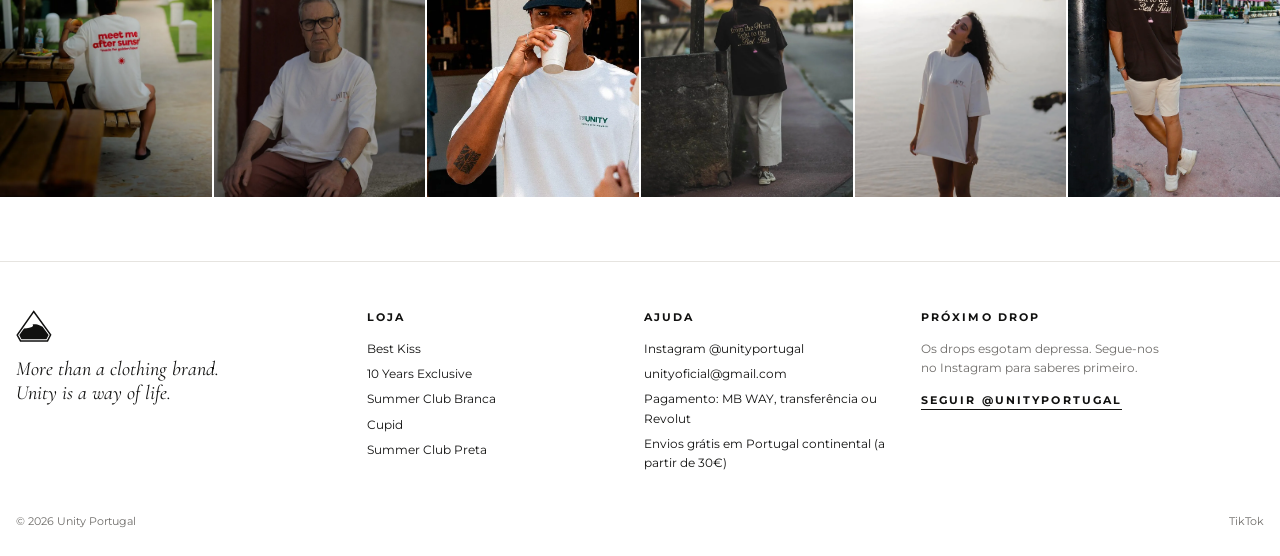
==== commit c7c6628b: "Estatísticas com Umami: visitas e ações da loja (carrinho, encomenda, avisa-me) Co-Authored-By: Clau" ====
--- a/index.html
+++ b/index.html
@@ -34,6 +34,7 @@
  ]
 }
 </script>
+<script defer src="https://cloud.umami.is/script.js" data-website-id="aeec2e70-abf8-4d99-b4e4-d2703b4ab40f"></script>
 </head>
 <body>
 <p class="faixa">Envios grátis em Portugal continental</p>
@@ -65,7 +66,7 @@
       <h1 class="intro-nome">UNITY<span class="so-leitor"> Portugal</span></h1>
       <div class="intro-pais">Portugal</div>
       <p class="intro-lema">Unity is a way of life.</p>
-      <a class="intro-cta" href="#loja">Ver a loja</a>
+      <a class="intro-cta" href="#loja" data-umami-event="Ver a loja (abertura)">Ver a loja</a>
     </div>
   </section>
 
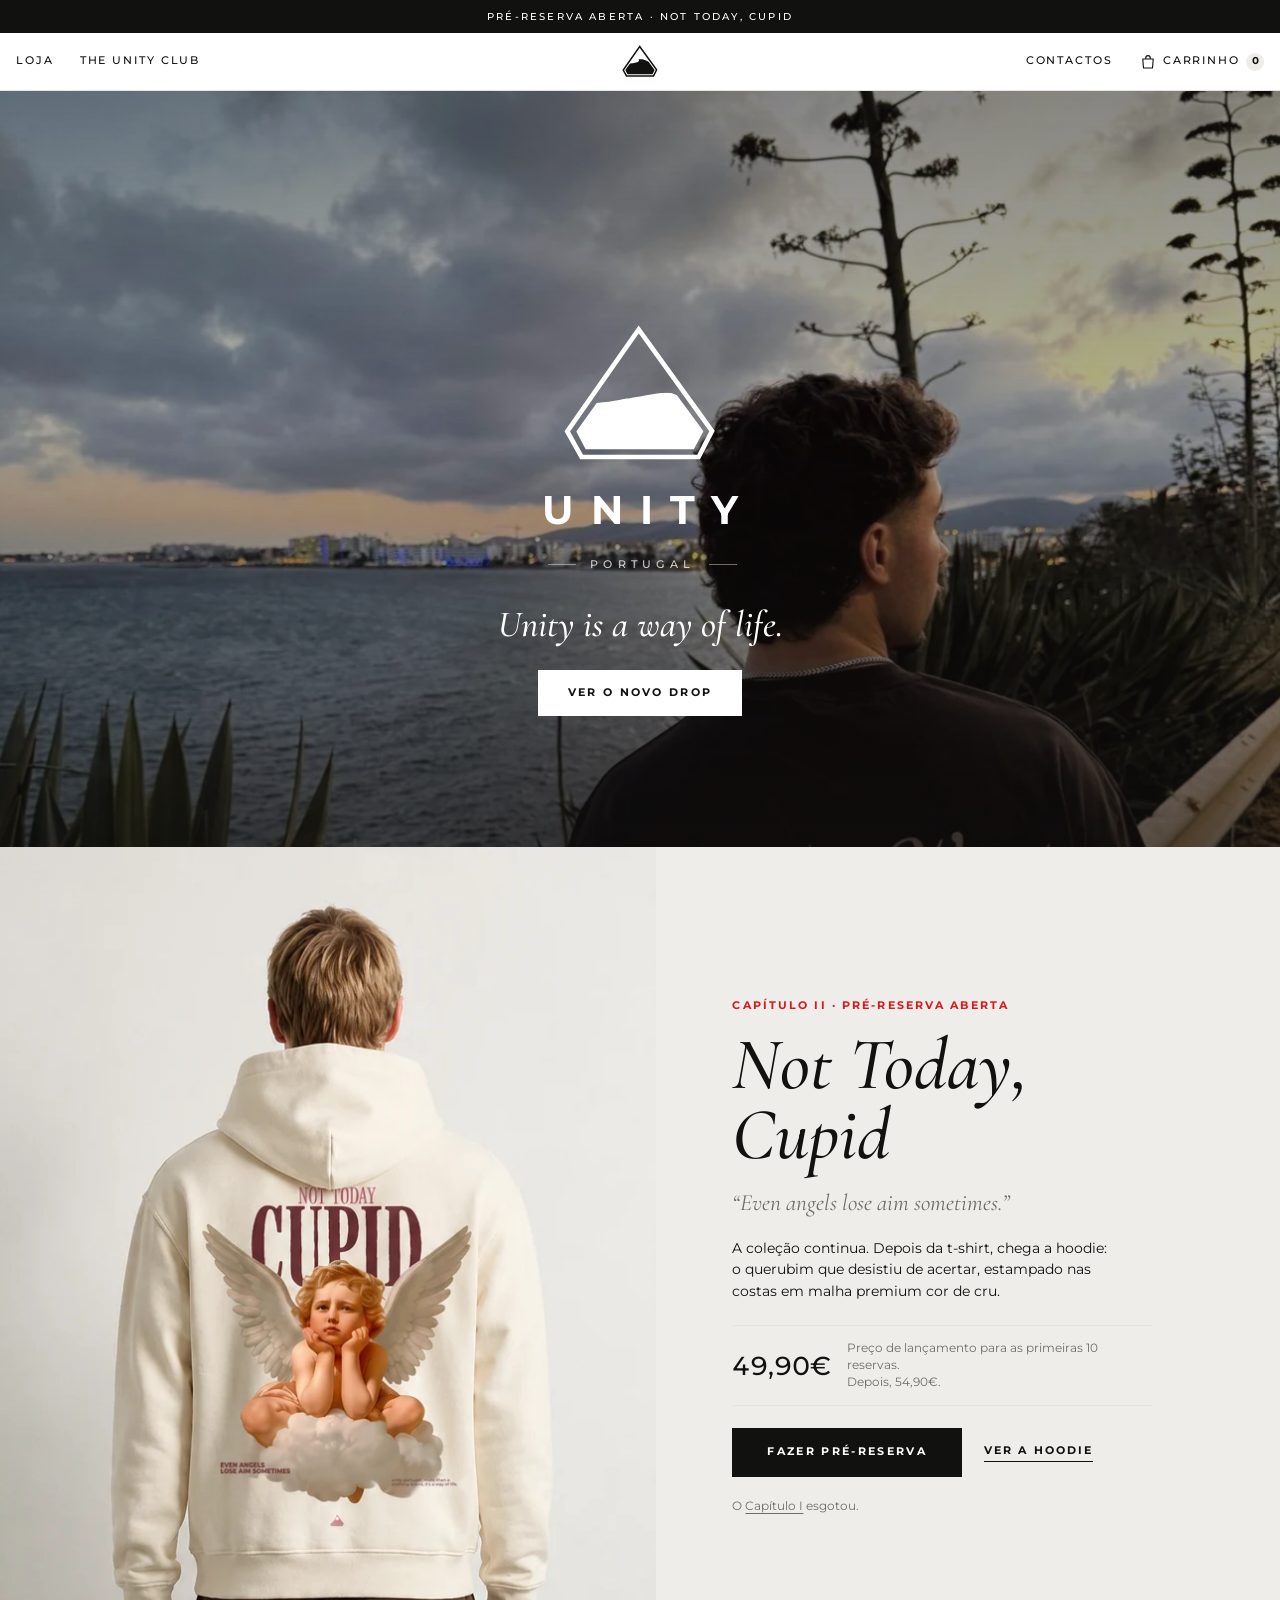
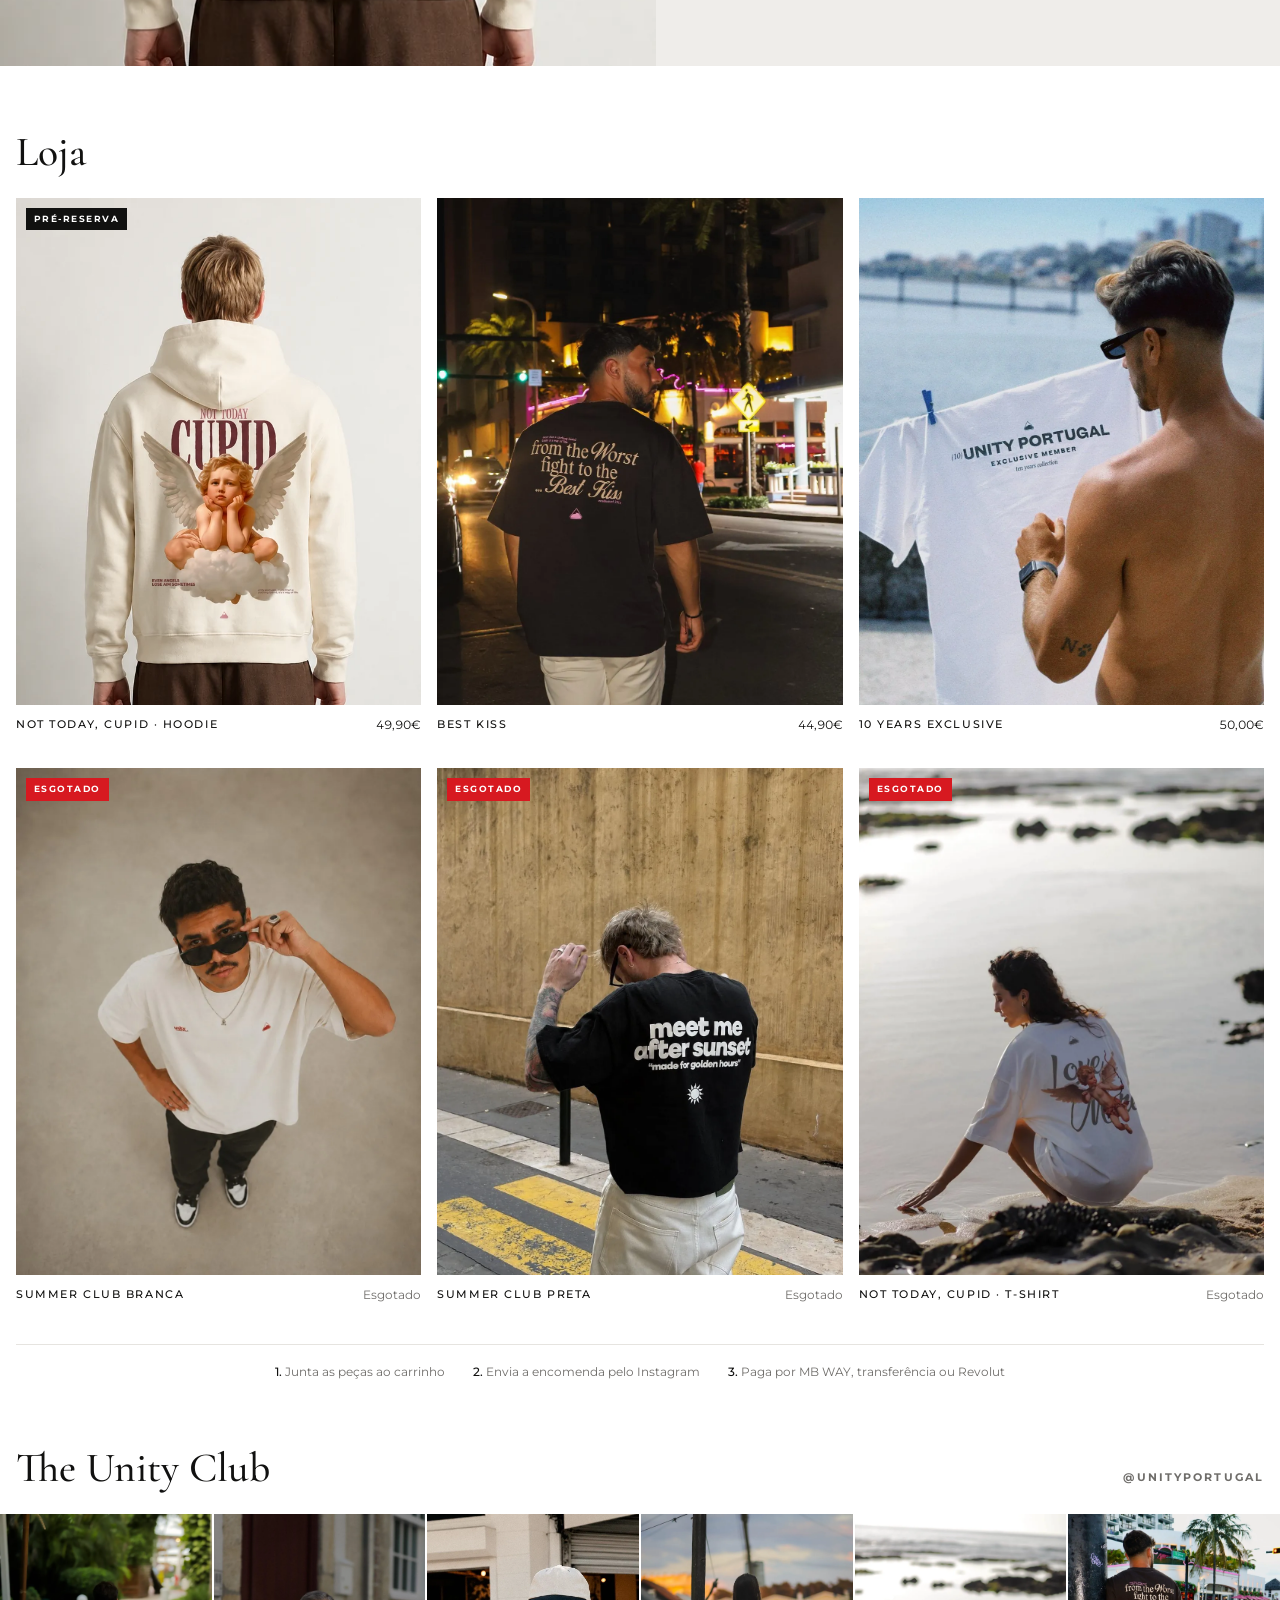
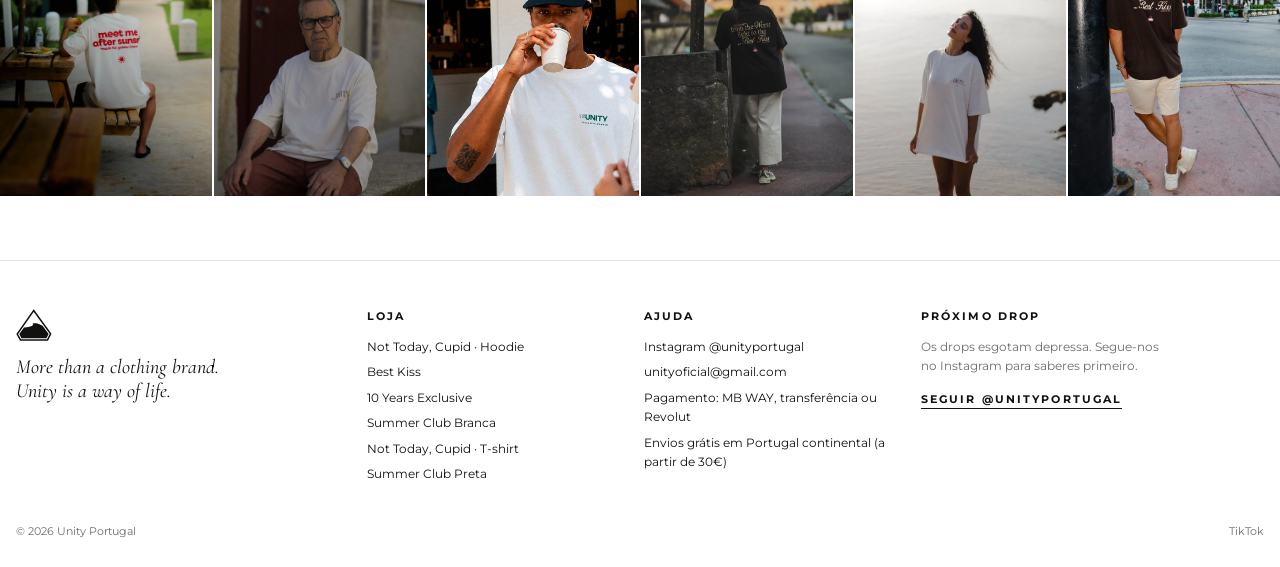
==== commit d1203652: "Drop Not Today, Cupid (Capítulo II): hoodie em pré-reserva, t-shirt como Capítulo I Co-Authored-By: " ====
--- a/index.html
+++ b/index.html
@@ -37,7 +37,7 @@
 <script defer src="https://cloud.umami.is/script.js" data-website-id="aeec2e70-abf8-4d99-b4e4-d2703b4ab40f"></script>
 </head>
 <body>
-<p class="faixa">Envios grátis em Portugal continental</p>
+<p class="faixa"><a href="notcupid.html" data-umami-event="Faixa pré-reserva">Pré-reserva aberta · Not Today, Cupid</a></p>
 <header>
   <nav aria-label="Loja"><a href="#loja">Loja</a><a class="so-pc" href="#club">The Unity Club</a></nav>
   <a class="logo" href="./" aria-label="Unity Portugal, início"><svg viewBox="110 138 535 480" aria-hidden="true"><path d="M373 160 L624.5 508.5 L578.5 597.5 L177 597.5 L128 510 Z" fill="none" stroke="#111110" stroke-width="22" stroke-linejoin="miter"/><path d="M191 571 L159 510 L229 412 C290 408 335 398 352 386 C366 376 366 362 356 355 C380 346 430 350 466 368 L505 387 L595 509 L562 571 Z" fill="#111110"/></svg></a>
@@ -66,14 +66,30 @@
       <h1 class="intro-nome">UNITY<span class="so-leitor"> Portugal</span></h1>
       <div class="intro-pais">Portugal</div>
       <p class="intro-lema">Unity is a way of life.</p>
-      <a class="intro-cta" href="#loja" data-umami-event="Ver a loja (abertura)">Ver a loja</a>
+      <a class="intro-cta" href="#drop" data-umami-event="Ver o novo drop (abertura)">Ver o novo drop</a>
+    </div>
+  </section>
+
+  <section class="drop" id="drop" aria-label="Not Today, Cupid · Capítulo II">
+    <a class="drop-foto" href="notcupid.html"><img src="notcupid-hoodie.webp" alt="Hoodie Not Today, Cupid vista de costas, com o querubim estampado"></a>
+    <div class="drop-texto">
+      <span class="rotulo">Capítulo II · Pré-reserva aberta</span>
+      <h2>Not Today, Cupid</h2>
+      <p class="drop-frase">“Even angels lose aim sometimes.”</p>
+      <p class="drop-desc">A coleção continua. Depois da t-shirt, chega a hoodie: o querubim que desistiu de acertar, estampado nas costas em malha premium cor de cru.</p>
+      <div class="drop-preco"><b>49,90€</b><span>Preço de lançamento para as primeiras 10 reservas.<br>Depois, 54,90€.</span></div>
+      <div class="drop-botoes"><a class="botao escuro" href="https://forms.gle/fPCWehZ6M9pyfvXj9" target="_blank" rel="noopener" data-umami-event="Fazer pré-reserva (início)">Fazer pré-reserva</a><a class="ligacao" href="notcupid.html">Ver a hoodie</a></div>
+      <p class="drop-nota">O <a href="cupid.html">Capítulo I</a> esgotou.</p>
     </div>
   </section>
 
   <section class="secao wrap" id="loja">
     <div class="cabeca"><h2>Loja</h2></div>
     <div class="grelha">
-      <a class="peca" href="bestkiss.html">
+      <a class="peca" href="notcupid.html">
+        <div class="foto"><span class="etiqueta escura">Pré-reserva</span><img src="notcupid-card.webp" alt="Not Today, Cupid · Hoodie" loading="lazy"><span class="comprar">Fazer pré-reserva</span></div>
+        <div class="peca-info"><h3>Not Today, Cupid · Hoodie</h3><p>49,90€</p></div>
+      </a><a class="peca" href="bestkiss.html">
         <div class="foto"><img src="bestkiss-miami-noite.webp" alt="Best Kiss Collection"><img src="bestkiss-produto-45.webp" alt="" aria-hidden="true" loading="lazy"><span class="comprar">Comprar</span></div>
         <div class="peca-info"><h3>Best Kiss</h3><p>44,90€</p></div>
       </a><a class="peca" href="10years.html">
@@ -86,8 +102,8 @@
         <div class="foto"><span class="etiqueta vermelha">Esgotado</span><img src="sunset-preta.webp" alt="Summer Club Collection · Preta"><span class="comprar">Avisa-me quando voltar</span></div>
         <div class="peca-info"><h3>Summer Club Preta</h3><p class="esgotado">Esgotado</p></div>
       </a><a class="peca" href="cupid.html">
-        <div class="foto"><span class="etiqueta vermelha">Esgotado</span><img src="cupid-costas-praia.webp" alt="Cupid Collection"><img src="cupid-azulejos.webp" alt="" aria-hidden="true" loading="lazy"><span class="comprar">Avisa-me quando voltar</span></div>
-        <div class="peca-info"><h3>Cupid</h3><p class="esgotado">Esgotado</p></div>
+        <div class="foto"><span class="etiqueta vermelha">Esgotado</span><img src="cupid-costas-praia.webp" alt="Not Today, Cupid · T-shirt"><img src="cupid-azulejos.webp" alt="" aria-hidden="true" loading="lazy"><span class="comprar">Avisa-me quando voltar</span></div>
+        <div class="peca-info"><h3>Not Today, Cupid · T-shirt</h3><p class="esgotado">Esgotado</p></div>
       </a>
     </div>
     <p class="como"><span><b>1.</b> Junta as peças ao carrinho</span><span><b>2.</b> Envia a encomenda pelo Instagram</span><span><b>3.</b> Paga por MB WAY, transferência ou Revolut</span></p>
@@ -102,7 +118,7 @@
 <footer class="wrap" id="contactos">
   <div class="rodape">
     <div><a class="logo" href="./" aria-label="Unity Portugal, início"><svg viewBox="110 138 535 480" aria-hidden="true"><path d="M373 160 L624.5 508.5 L578.5 597.5 L177 597.5 L128 510 Z" fill="none" stroke="#111110" stroke-width="22" stroke-linejoin="miter"/><path d="M191 571 L159 510 L229 412 C290 408 335 398 352 386 C366 376 366 362 356 355 C380 346 430 350 466 368 L505 387 L595 509 L562 571 Z" fill="#111110"/></svg></a><p class="lema">More than a clothing brand.<br>Unity is a way of life.</p></div>
-    <div><h4 class="rotulo">Loja</h4><ul><li><a href="bestkiss.html">Best Kiss</a></li><li><a href="10years.html">10 Years Exclusive</a></li><li><a href="summerclub.html">Summer Club Branca</a></li><li><a href="cupid.html">Cupid</a></li><li><a href="summerclubpreta.html">Summer Club Preta</a></li></ul></div>
+    <div><h4 class="rotulo">Loja</h4><ul><li><a href="notcupid.html">Not Today, Cupid · Hoodie</a></li><li><a href="bestkiss.html">Best Kiss</a></li><li><a href="10years.html">10 Years Exclusive</a></li><li><a href="summerclub.html">Summer Club Branca</a></li><li><a href="cupid.html">Not Today, Cupid · T-shirt</a></li><li><a href="summerclubpreta.html">Summer Club Preta</a></li></ul></div>
     <div><h4 class="rotulo">Ajuda</h4><ul><li><a href="https://www.instagram.com/unityportugal" target="_blank" rel="noopener">Instagram @unityportugal</a></li><li>unityoficial@gmail.com</li><li>Pagamento: MB WAY, transferência ou Revolut</li><li>Envios grátis em Portugal continental (a partir de 30€)</li></ul></div>
     <div><h4 class="rotulo">Próximo drop</h4><p class="rodape-texto">Os drops esgotam depressa. Segue-nos no Instagram para saberes primeiro.</p><a class="ligacao" href="https://www.instagram.com/unityportugal" target="_blank" rel="noopener">Seguir @unityportugal</a></div>
   </div>
--- a/site.css
+++ b/site.css
@@ -65,7 +65,7 @@
 .cabeca h2 { margin: 0; font-family: var(--display); font-weight: 500; font-size: clamp(1.8rem, 3.6vw, 2.6rem); line-height: 1.1; }
 .cabeca .rotulo { color: var(--grey); }
 .cabeca a.rotulo:hover { color: var(--ink); }
-.grelha { display: grid; grid-template-columns: repeat(5, minmax(0, 1fr)); gap: 30px 14px; }
+.grelha { display: grid; grid-template-columns: repeat(3, minmax(0, 1fr)); gap: 34px 16px; }
 .grelha.tres { grid-template-columns: repeat(3, minmax(0, 1fr)); }
 .peca { display: block; }
 .peca .foto { position: relative; aspect-ratio: 4 / 5; max-width: 100%; overflow: hidden; background: var(--stone); }
@@ -248,3 +248,35 @@
 .erro404 h1 { margin: 0; font-family: var(--display); font-style: italic; font-weight: 500; font-size: clamp(2rem, 5vw, 3rem); }
 .erro404 p { margin: 0; color: var(--grey); max-width: 40ch; }
 .erro404 .botao { width: auto; padding-inline: 32px; }
+
+/* ---------- Drop Not Today, Cupid ---------- */
+.faixa a { color: inherit; text-decoration: none; }
+.faixa a:hover { text-decoration: underline; text-underline-offset: 3px; }
+.etiqueta.escura, .estado.escura { background: var(--ink); color: var(--paper); }
+.drop { display: grid; grid-template-columns: minmax(0, 1.05fr) minmax(0, 1fr); background: var(--stone); }
+.drop-foto { display: block; aspect-ratio: 4 / 5; max-width: 100%; overflow: hidden; }
+.drop-foto img { object-position: center 20%; transition: transform 1.2s cubic-bezier(.2,.7,.2,1); }
+.drop-foto:hover img { transform: scale(1.03); }
+.drop-texto { display: flex; flex-direction: column; justify-content: center; align-items: flex-start; gap: 16px; padding: 56px clamp(24px, 6vw, 96px); min-width: 0; }
+.drop-texto .rotulo { color: var(--accent); }
+.drop-texto h2 { margin: 0; font-family: var(--display); font-weight: 500; font-style: italic; font-size: clamp(2.6rem, 6vw, 4.6rem); line-height: .95; }
+.drop-frase { margin: 0; font-family: var(--display); font-style: italic; font-size: clamp(1.15rem, 2.2vw, 1.45rem); color: var(--grey); }
+.drop-desc { margin: 0; max-width: 42ch; color: var(--ink); }
+.drop-preco { display: flex; align-items: center; gap: 16px; margin: 6px 0; padding: 14px 0; border-top: 1px solid var(--hair); border-bottom: 1px solid var(--hair); width: 100%; max-width: 420px; }
+.drop-preco b { font-size: 1.6rem; font-weight: 500; font-variant-numeric: tabular-nums; }
+.drop-preco span { font-size: .74rem; color: var(--grey); line-height: 1.45; }
+.drop-botoes { display: flex; flex-wrap: wrap; align-items: center; gap: 22px; }
+.drop-botoes .botao { width: auto; padding-inline: 34px; }
+.drop-nota { margin: 4px 0 0; font-size: .75rem; color: var(--grey); }
+.drop-nota a { text-decoration: underline; text-underline-offset: 3px; }
+.galeria-unica { grid-template-columns: 1fr; }
+.galeria-unica figure { aspect-ratio: 2 / 3; }
+.info details a { text-decoration: underline; text-underline-offset: 3px; }
+.legenda-ilustrativa { font-size: .7rem; color: var(--grey); margin: 8px 0 0; }
+.barra-compra a.botao { width: auto; padding: 13px 20px; flex: none; }
+@media (max-width: 860px) {
+  .drop { grid-template-columns: 1fr; }
+  .drop-texto { padding: 36px 20px 44px; }
+  .galeria-unica { display: block; margin: 0; }
+  .galeria-unica figure { aspect-ratio: 4 / 5; }
+}
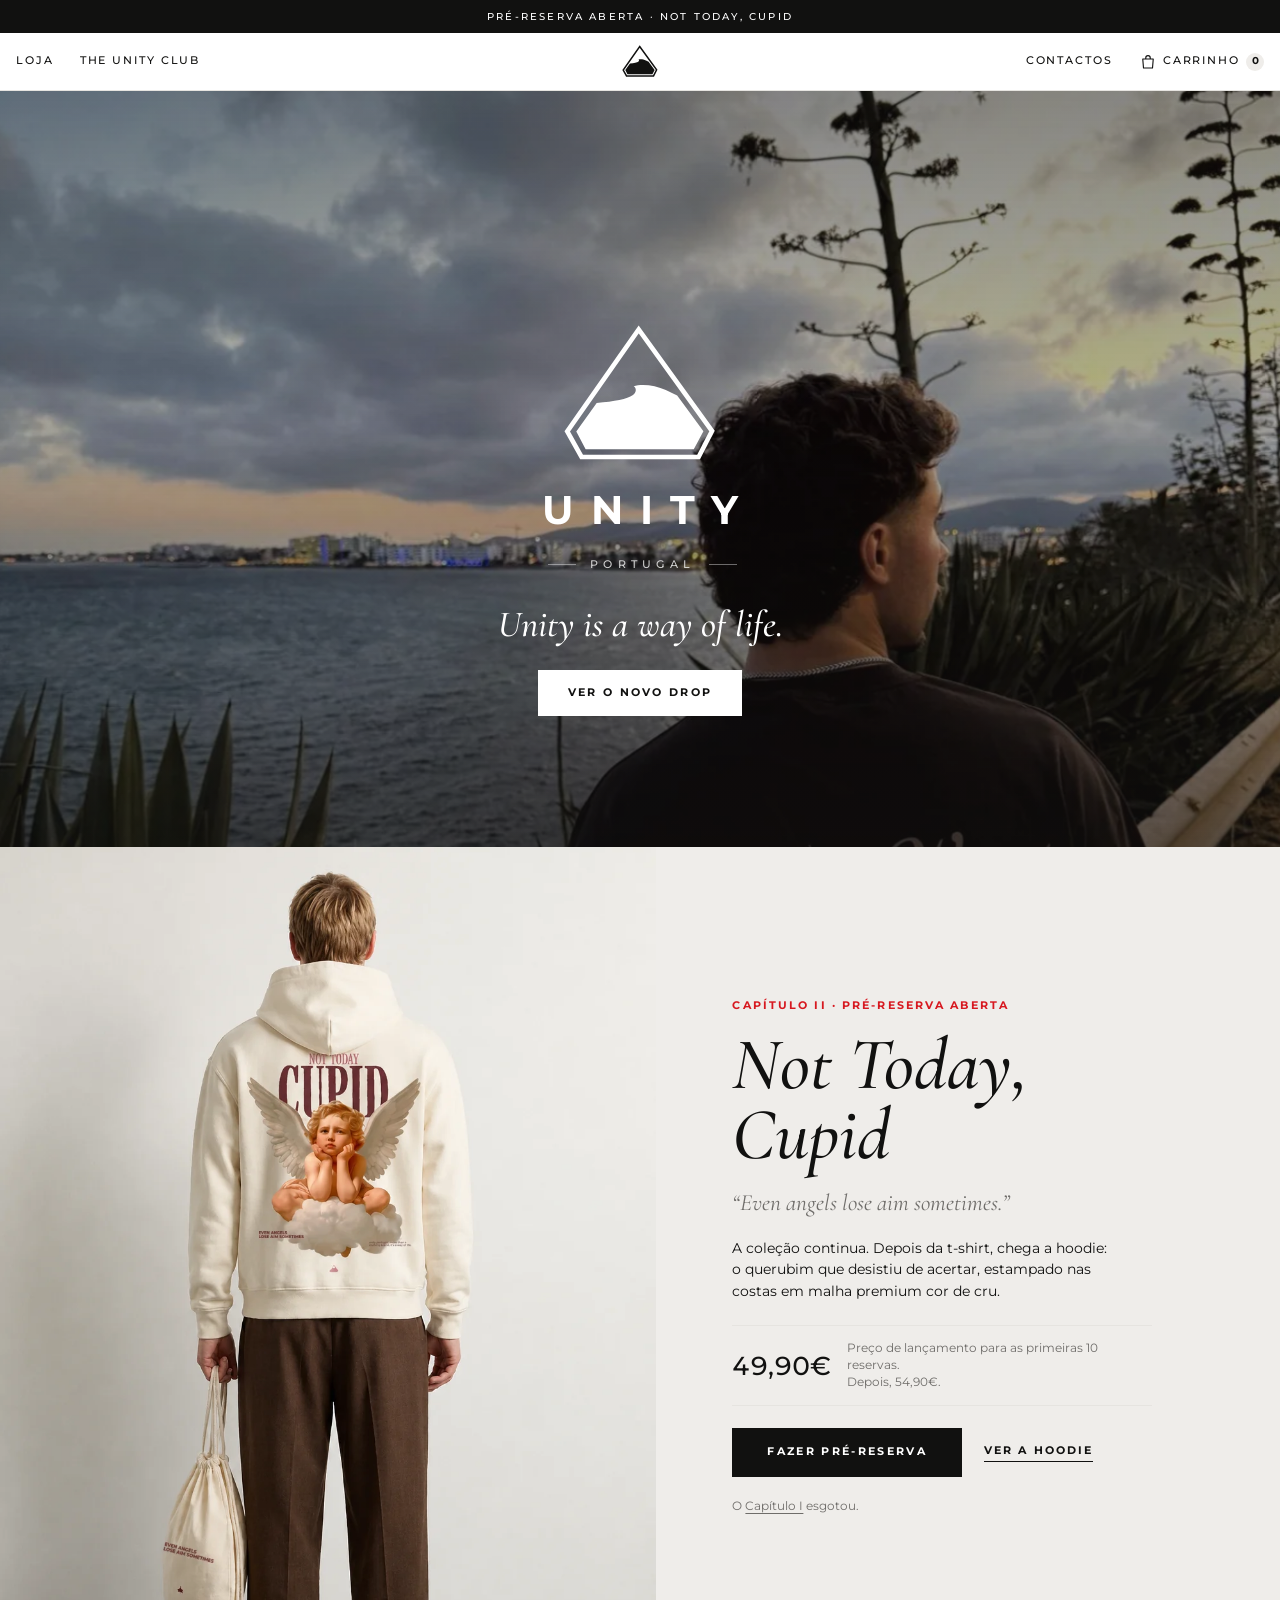
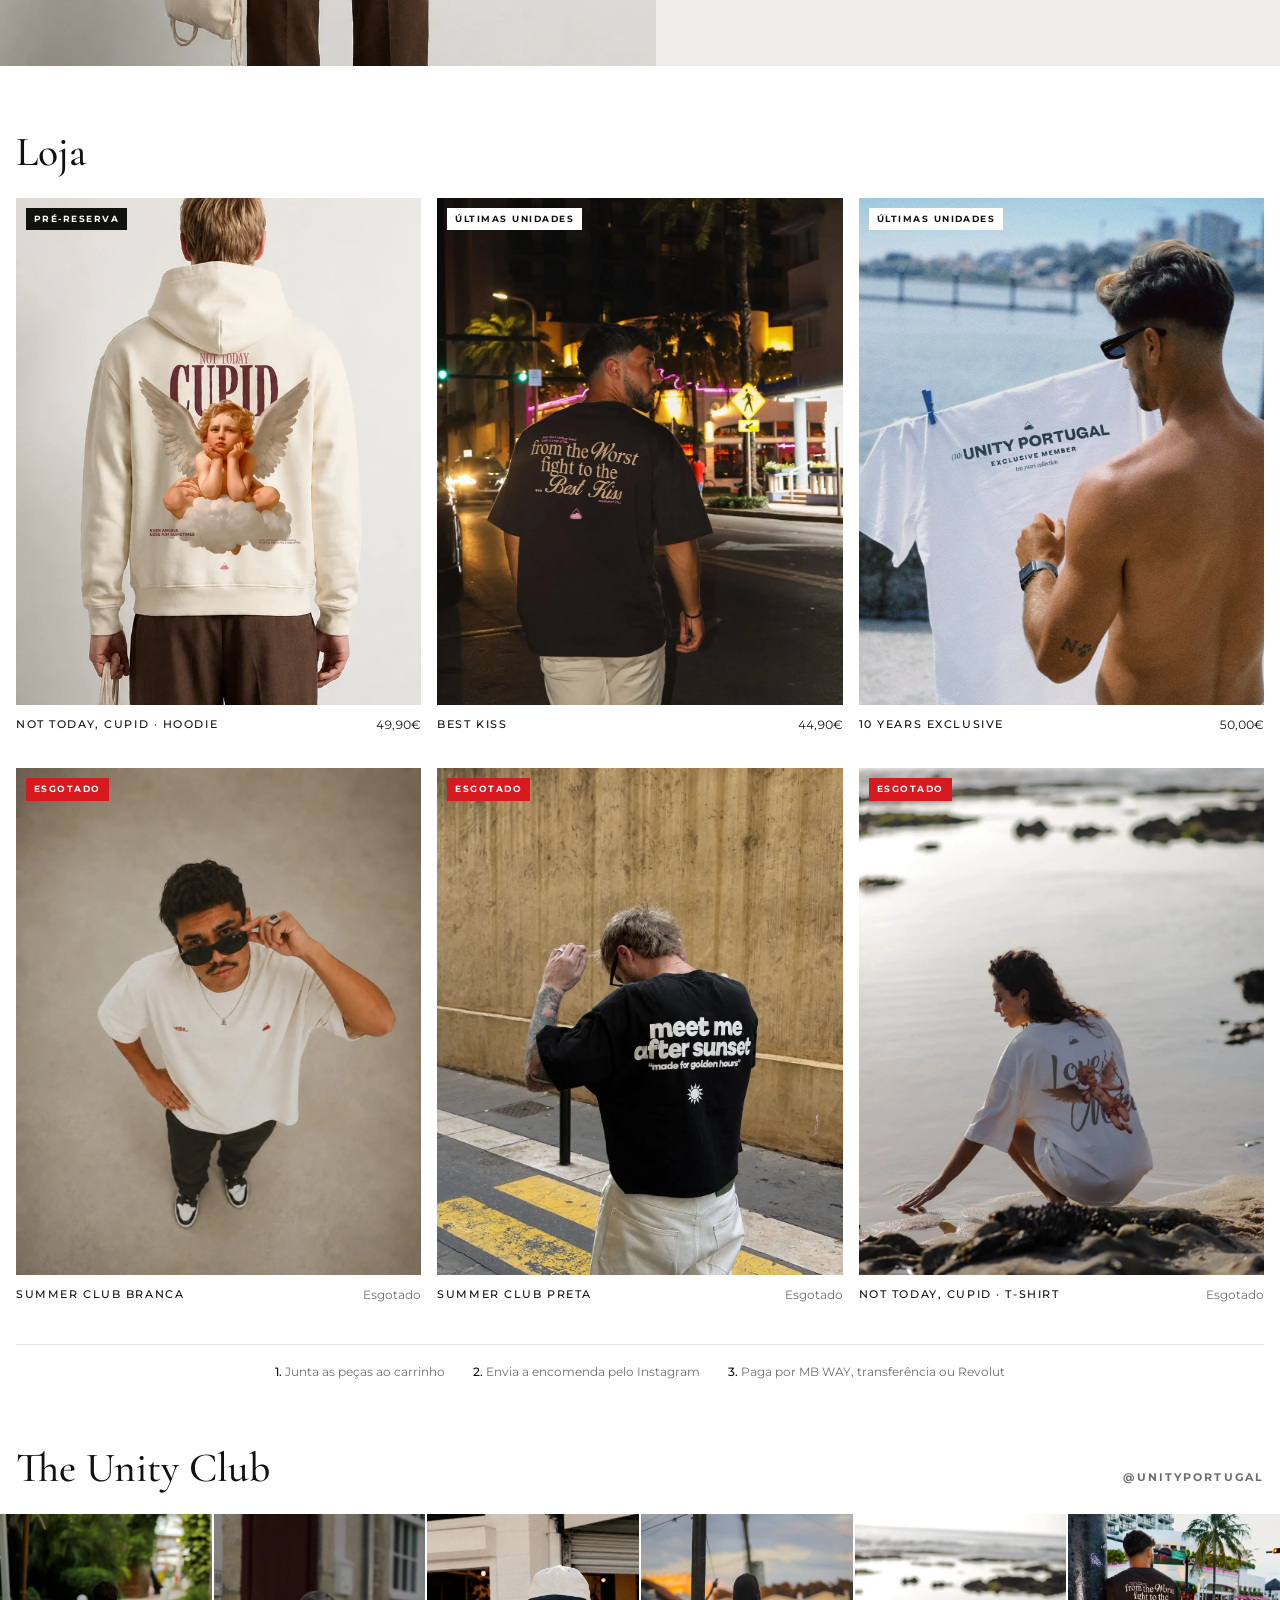
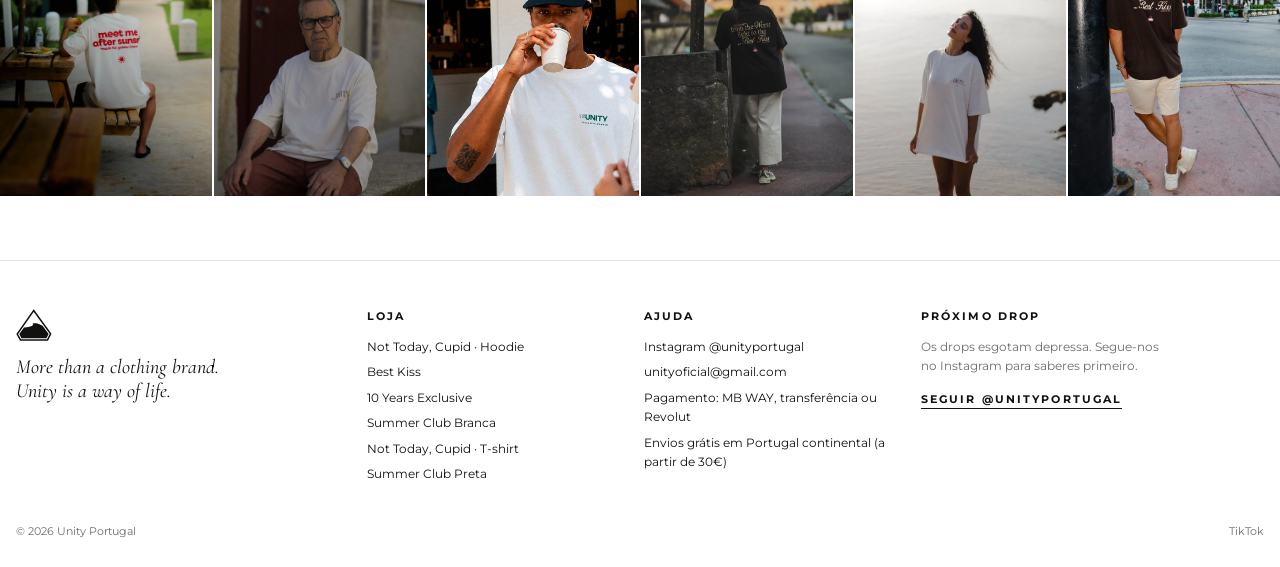
==== commit 2376f2ce: "Stock: Best Kiss só M (3), 10 Years M (8) e L (2); carrinho respeita o stock Co-Authored-By: Claude " ====
--- a/index.html
+++ b/index.html
@@ -90,10 +90,10 @@
         <div class="foto"><span class="etiqueta escura">Pré-reserva</span><img src="notcupid-card.webp" alt="Not Today, Cupid · Hoodie" loading="lazy"><span class="comprar">Fazer pré-reserva</span></div>
         <div class="peca-info"><h3>Not Today, Cupid · Hoodie</h3><p>49,90€</p></div>
       </a><a class="peca" href="bestkiss.html">
-        <div class="foto"><img src="bestkiss-miami-noite.webp" alt="Best Kiss Collection"><img src="bestkiss-produto-45.webp" alt="" aria-hidden="true" loading="lazy"><span class="comprar">Comprar</span></div>
+        <div class="foto"><span class="etiqueta">Últimas unidades</span><img src="bestkiss-miami-noite.webp" alt="Best Kiss Collection"><img src="bestkiss-produto-45.webp" alt="" aria-hidden="true" loading="lazy"><span class="comprar">Comprar</span></div>
         <div class="peca-info"><h3>Best Kiss</h3><p>44,90€</p></div>
       </a><a class="peca" href="10years.html">
-        <div class="foto"><img src="10years-produto-estendal.webp" alt="10 Years Exclusive"><img src="10years-frente-mulher.webp" alt="" aria-hidden="true" loading="lazy"><span class="comprar">Comprar</span></div>
+        <div class="foto"><span class="etiqueta">Últimas unidades</span><img src="10years-produto-estendal.webp" alt="10 Years Exclusive"><img src="10years-frente-mulher.webp" alt="" aria-hidden="true" loading="lazy"><span class="comprar">Comprar</span></div>
         <div class="peca-info"><h3>10 Years Exclusive</h3><p>50,00€</p></div>
       </a><a class="peca" href="summerclub.html">
         <div class="foto"><span class="etiqueta vermelha">Esgotado</span><img src="summerclub-frente.webp" alt="Summer Club Collection · Branca"><img src="summerclub.webp" alt="" aria-hidden="true" loading="lazy"><span class="comprar">Avisa-me quando voltar</span></div>
--- a/site.css
+++ b/site.css
@@ -255,7 +255,7 @@
 .etiqueta.escura, .estado.escura { background: var(--ink); color: var(--paper); }
 .drop { display: grid; grid-template-columns: minmax(0, 1.05fr) minmax(0, 1fr); background: var(--stone); }
 .drop-foto { display: block; aspect-ratio: 4 / 5; max-width: 100%; overflow: hidden; }
-.drop-foto img { object-position: center 20%; transition: transform 1.2s cubic-bezier(.2,.7,.2,1); }
+.drop-foto img { object-position: center 28%; transition: transform 1.2s cubic-bezier(.2,.7,.2,1); }
 .drop-foto:hover img { transform: scale(1.03); }
 .drop-texto { display: flex; flex-direction: column; justify-content: center; align-items: flex-start; gap: 16px; padding: 56px clamp(24px, 6vw, 96px); min-width: 0; }
 .drop-texto .rotulo { color: var(--accent); }
